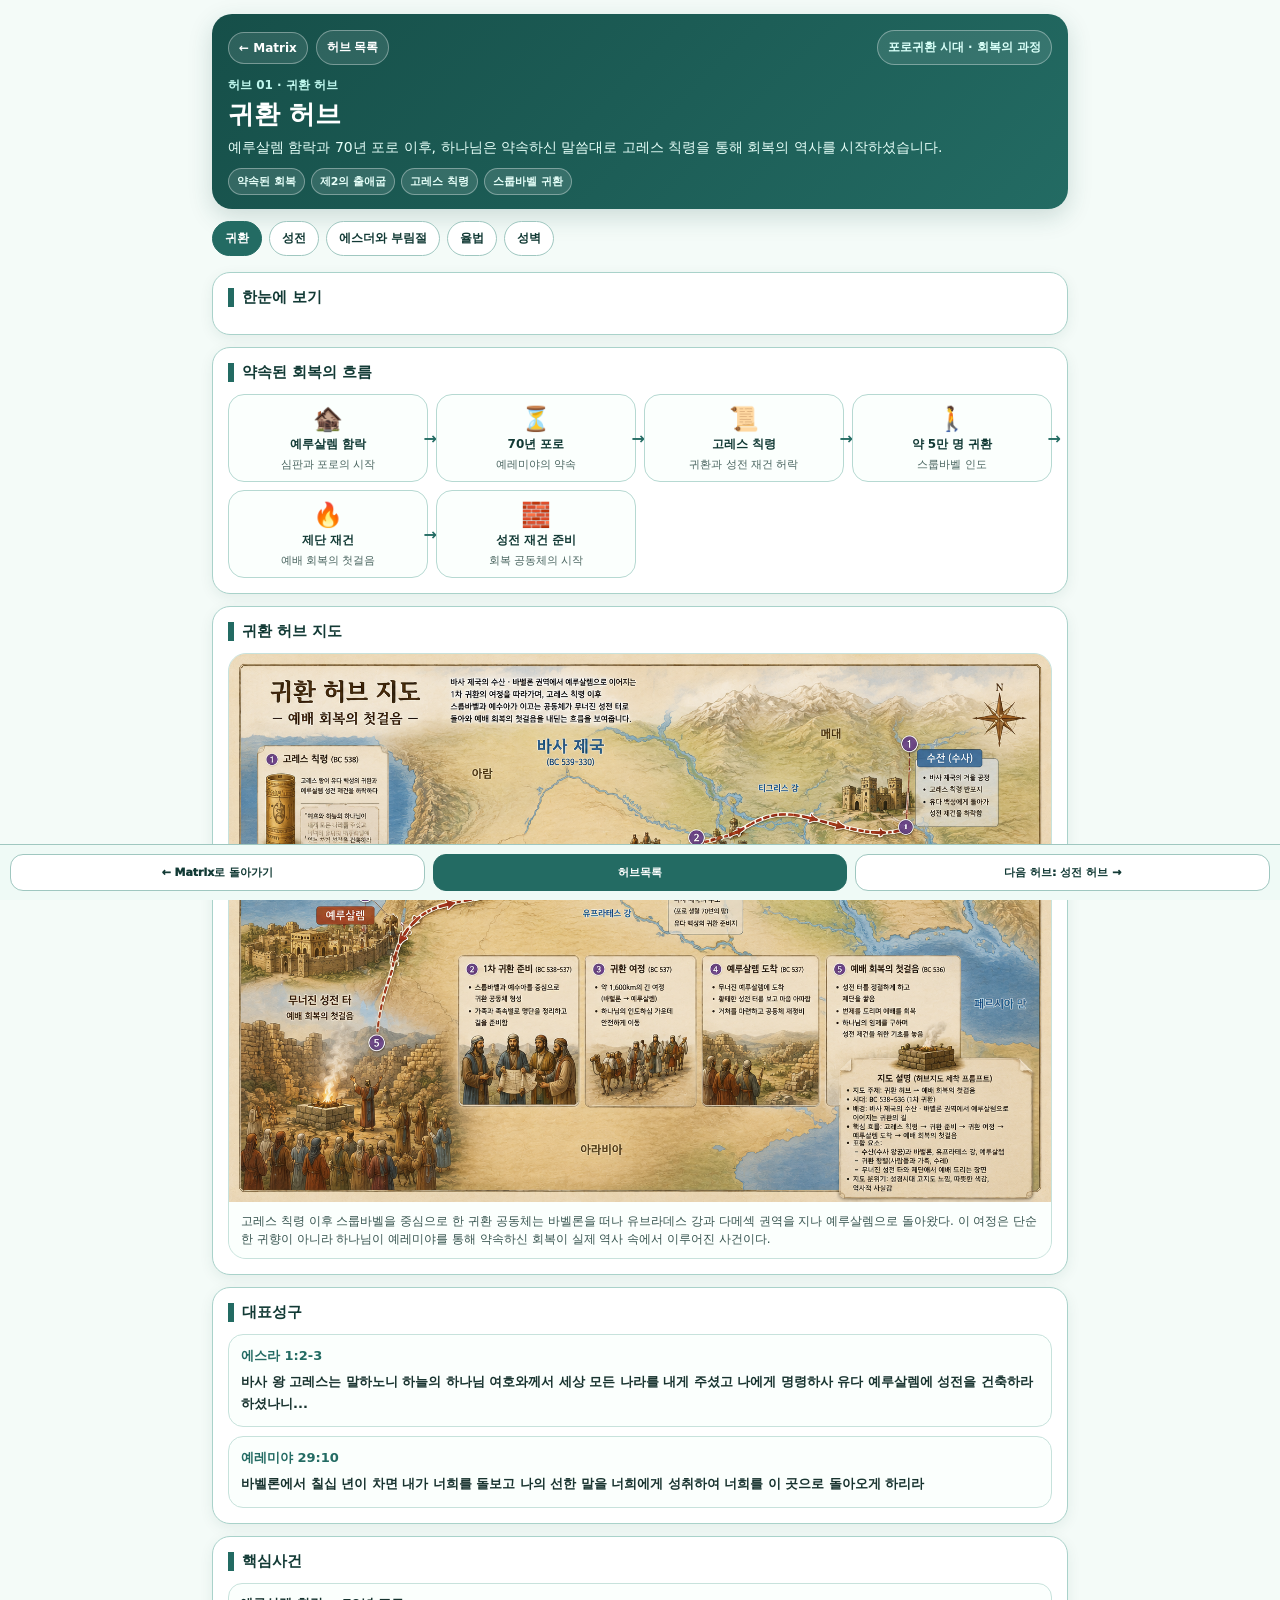
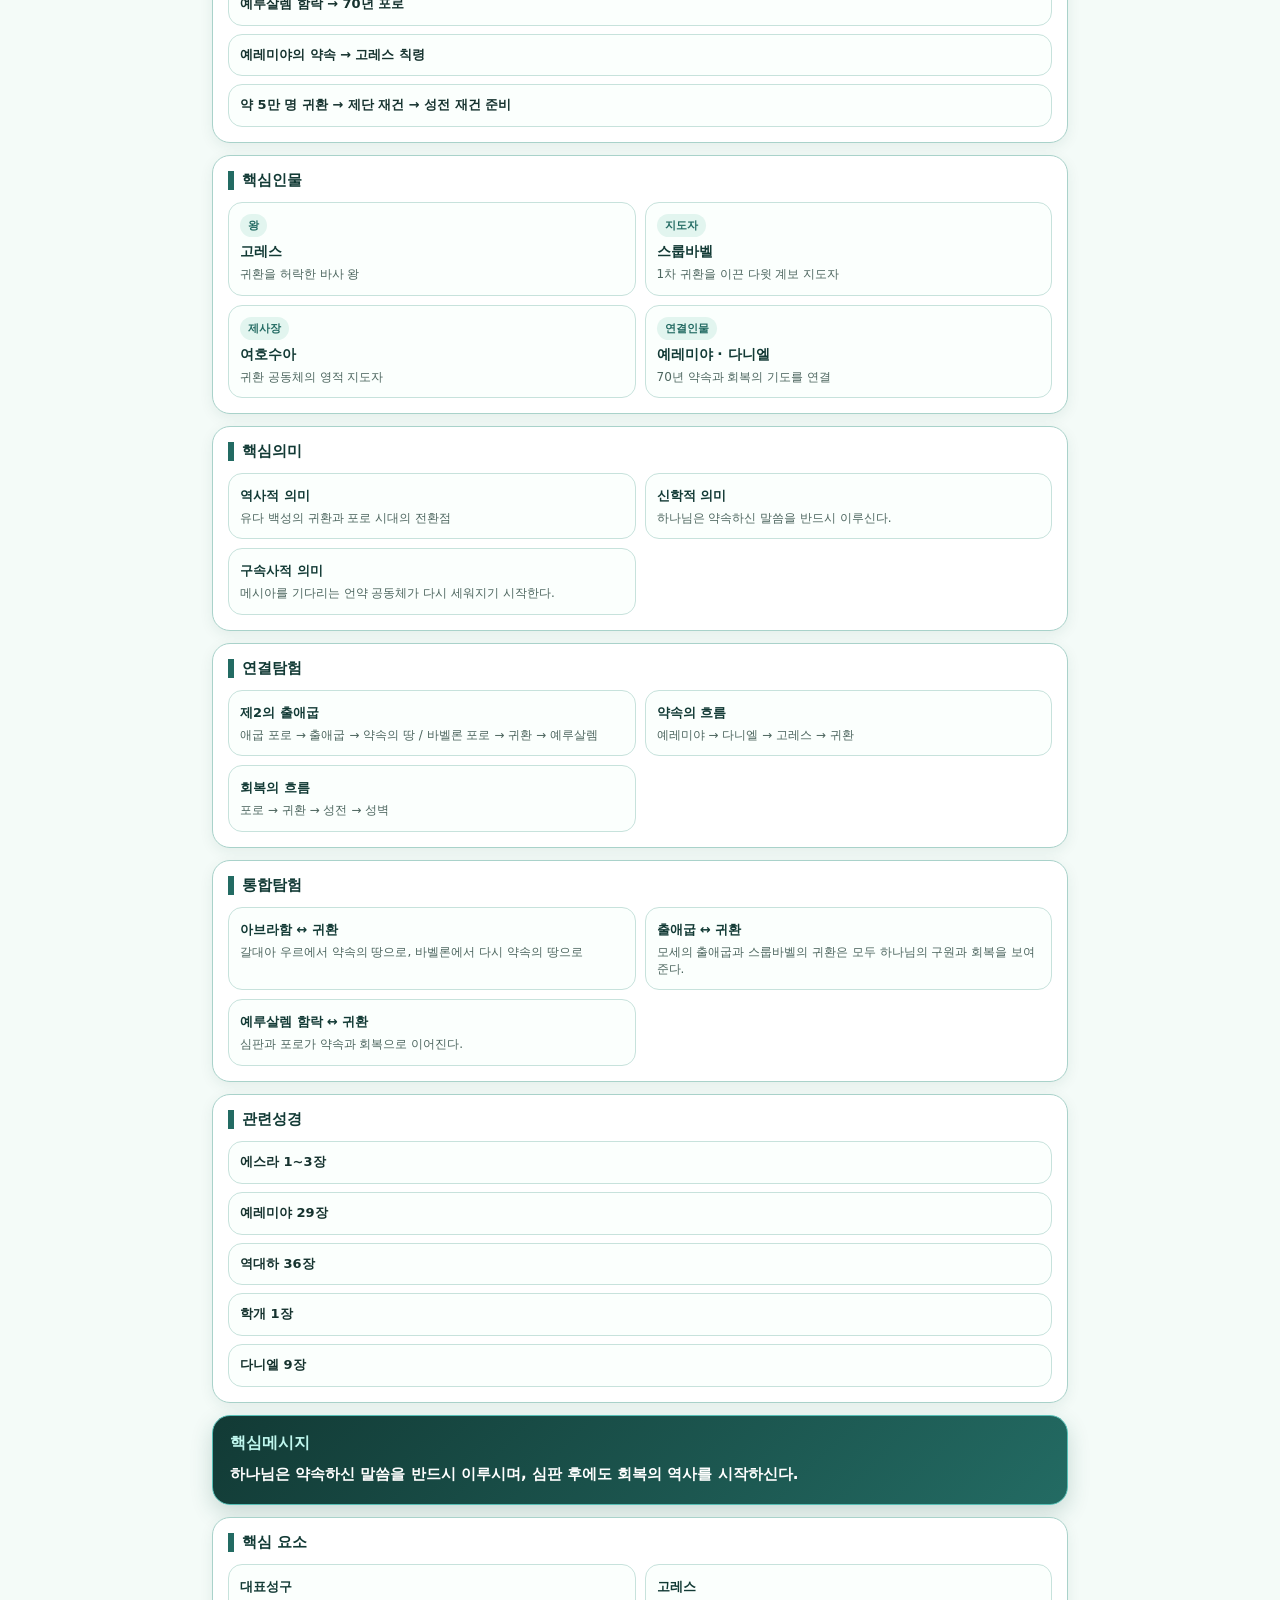
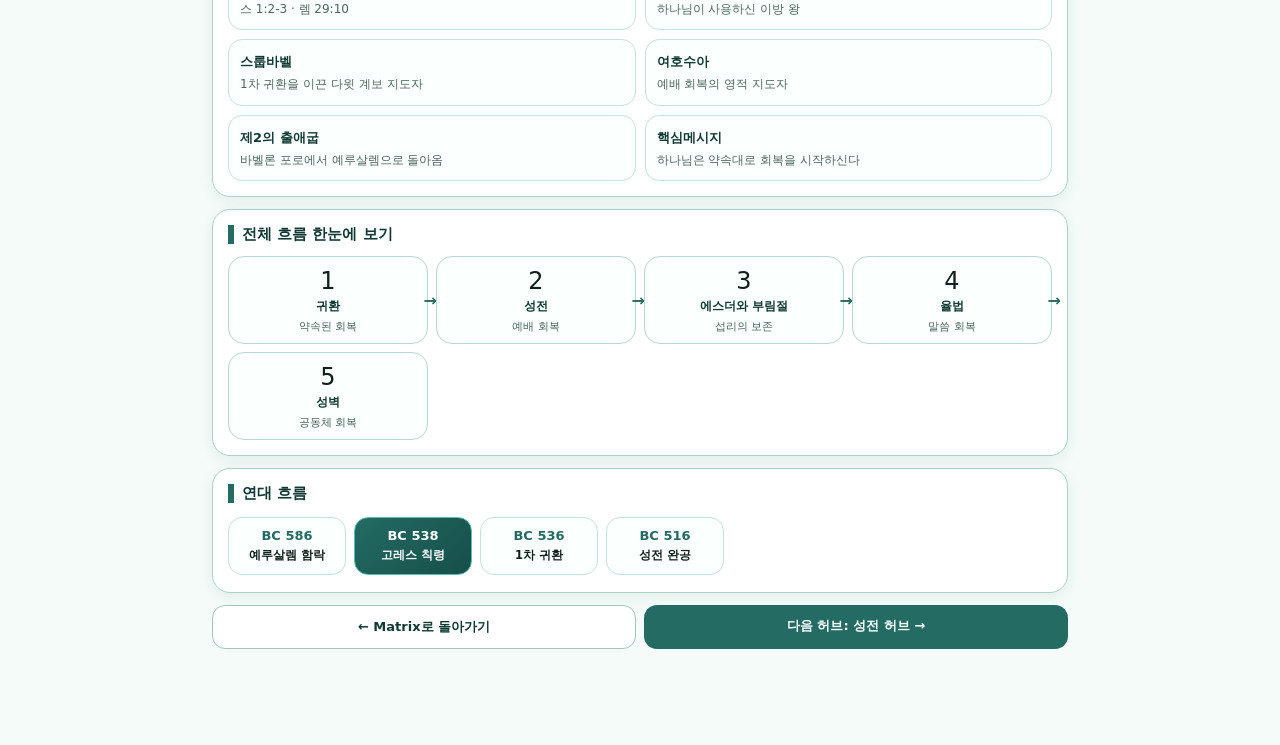
==== hubs/index.html @ aae5095c "Add files via upload" ====
<!DOCTYPE html>
<html lang="ko">
<head>
<meta charset="UTF-8">
<meta name="viewport" content="width=device-width, initial-scale=1.0, viewport-fit=cover">
<title>포로귀환 5허브</title>
<link rel="manifest" href="manifest.json">
<meta name="theme-color" content="#236B63">
<style>
*{box-sizing:border-box}html,body{margin:0;padding:0;font-family:system-ui,-apple-system,BlinkMacSystemFont,"Segoe UI",sans-serif;background:#f4fbf8;color:#10201d}body{min-height:100vh}.app{max-width:880px;margin:0 auto;padding:14px 12px 96px}.top{background:linear-gradient(135deg,#164f49,#236B63);color:#fff;border-radius:20px;padding:16px 16px 14px;box-shadow:0 8px 24px rgba(20,80,70,.18)}.topbar{display:flex;gap:8px;align-items:center;margin-bottom:12px;flex-wrap:wrap}.backBtn,.pill,.listBtn{border:1px solid rgba(255,255,255,.35);background:rgba(255,255,255,.1);color:#fff;border-radius:999px;padding:8px 10px;font-size:12px;font-weight:900;text-decoration:none}.listBtn{cursor:pointer}.pill{margin-left:auto;color:#d8fff8}.kicker{font-size:12px;font-weight:900;color:#bff7ee;margin-bottom:6px}.top h1{margin:0;font-size:26px;line-height:1.12}.top p{margin:8px 0 0;color:#e6fff9;font-size:14px;line-height:1.5}.tags{display:flex;gap:6px;flex-wrap:wrap;margin-top:10px}.tags span{border:1px solid rgba(255,255,255,.35);background:rgba(255,255,255,.12);color:#e6fff9;border-radius:999px;padding:5px 8px;font-size:11px;font-weight:900}.tabs{display:flex;gap:7px;overflow-x:auto;padding:12px 0 4px}.tab{flex:0 0 auto;border:1px solid #9fc7c0;background:#fff;color:#123a35;border-radius:999px;padding:8px 12px;font-size:12px;font-weight:900;text-decoration:none}.tab.active{background:#236B63;color:#fff;border-color:#236B63}.card{background:#fff;border:1px solid #a9d2ca;border-radius:18px;padding:15px;margin:12px 0;box-shadow:0 4px 14px rgba(20,80,70,.08)}.sectionTitle{font-size:15px;font-weight:900;color:#123a35;border-left:6px solid #236B63;padding-left:8px;margin:0 0 12px}.summaryGrid{display:grid;grid-template-columns:repeat(2,minmax(0,1fr));gap:9px}.mini{border:1px solid #c7e2dc;background:#fbfffd;border-radius:14px;padding:11px}.mini b{display:block;font-size:12px;color:#236B63;margin-bottom:4px}.mini span{display:block;font-size:13px;font-weight:900;line-height:1.35;color:#152f2b}.flow{display:grid;grid-template-columns:repeat(4,minmax(0,1fr));gap:8px}.node{min-height:86px;border:1px solid #b6d9d2;background:#fbfffd;border-radius:16px;padding:10px 8px;text-align:center;position:relative}.node:not(:last-child)::after{content:"→";position:absolute;right:-10px;top:34px;color:#236B63;font-weight:900}.ico{font-size:24px}.node b{display:block;font-size:12px;color:#123a35;margin-top:3px}.node small{display:block;font-size:10.5px;color:#49645f;margin-top:4px;line-height:1.35}.mapWrap{border:1px solid #c7e2dc;border-radius:18px;overflow:hidden;background:#e9f6f3}.mapWrap img{display:block;width:100%;height:auto;background:#e9f6f3}.caption{padding:10px 12px;font-size:12px;line-height:1.5;color:#385550;background:#fbfffd}.infoGrid{display:grid;grid-template-columns:repeat(2,minmax(0,1fr));gap:9px}.info{border:1px solid #c7e2dc;background:#fbfffd;border-radius:14px;padding:11px}.info b{font-size:13px;color:#123a35}.info p{font-size:12px;line-height:1.45;margin:5px 0 0;color:#4d665f}.timeline{display:flex;gap:8px;overflow-x:auto;padding:2px 0}.t{flex:0 0 118px;border:1px solid #c7e2dc;background:#fbfffd;border-radius:14px;padding:10px;text-align:center}.t strong{display:block;color:#236B63;font-size:13px}.t span{display:block;margin-top:5px;font-size:11.5px;line-height:1.35;font-weight:800}.t.active{background:linear-gradient(135deg,#236B63,#164f49);color:#fff;border-color:#57BFB6}.t.active strong,.t.active span{color:#fff}.note{background:linear-gradient(135deg,#effffb,#dff5ef);border:1px solid #9fc7c0;border-radius:16px;padding:13px;font-size:13px;line-height:1.6;font-weight:700;color:#16332f}.verseCard{display:grid;gap:9px}.verse{background:#fbfffd;border:1px solid #c7e2dc;border-radius:15px;padding:12px}.verse b{display:block;color:#236B63;font-size:13px;margin-bottom:6px}.verse p{margin:0;font-size:13px;line-height:1.65;font-weight:750;color:#18332f}.listFlow{display:grid;gap:8px}.listFlow .step{background:#fbfffd;border:1px solid #c7e2dc;border-radius:14px;padding:11px;font-size:13px;font-weight:850;color:#16332f;line-height:1.45}.peopleGrid{display:grid;grid-template-columns:repeat(2,minmax(0,1fr));gap:9px}.person{background:#fbfffd;border:1px solid #c7e2dc;border-radius:14px;padding:11px}.person .role{display:inline-block;background:#e2f5ef;color:#236B63;border-radius:999px;padding:4px 8px;font-size:11px;font-weight:950;margin-bottom:6px}.person b{display:block;font-size:14px;color:#123a35}.person p{font-size:12px;color:#4d665f;line-height:1.45;margin:5px 0 0}.messageBox{background:linear-gradient(135deg,#123a35,#236B63);color:#fff;border-radius:18px;padding:17px;border:1px solid #57BFB6;box-shadow:0 8px 22px rgba(20,80,70,.2)}.messageBox b{display:block;color:#bff7ee;margin-bottom:8px}.messageBox p{margin:0;font-size:15px;line-height:1.65;font-weight:900}.actions{display:grid;grid-template-columns:1fr 1fr;gap:8px;margin-top:12px}.action{display:block;text-align:center;text-decoration:none;border-radius:13px;padding:12px;font-size:13px;font-weight:900}.primary{background:#236B63;color:#fff}.secondary{background:#fff;border:1px solid #9fc7c0;color:#123a35}.drawer{position:fixed;inset:0;background:rgba(0,0,0,.42);display:none;align-items:center;justify-content:center;z-index:1000;padding:18px}.drawer.show{display:flex}.drawerCard{width:min(430px,100%);background:#fbfffd;border:1px solid #9fc7c0;border-radius:18px;padding:15px;box-shadow:0 10px 30px rgba(0,0,0,.24)}.drawerHead{display:flex;align-items:center;justify-content:space-between;margin-bottom:10px}.drawerHead b{font-size:18px;color:#123a35}.drawerClose{border:0;background:#236B63;color:white;border-radius:10px;padding:8px 10px;font-weight:900}.hubList{display:grid;gap:8px}.hubItem{display:block;text-decoration:none;border:1px solid #c7e2dc;background:#fff;border-radius:14px;padding:12px;color:#123a35}.hubItem b{display:block;font-size:14px}.hubItem span{display:block;margin-top:4px;font-size:12px;color:#536e68;line-height:1.35}.hubItem.active{background:linear-gradient(135deg,#236B63,#164f49);color:#fff;border-color:#57BFB6}.hubItem.active span{color:#e6fff9}.bottom{position:fixed;left:0;right:0;bottom:0;background:#effaf6;border-top:1px solid #9fc7c0;display:flex;gap:8px;padding:9px 10px;z-index:60}.bottom a,.bottom button{flex:1;text-align:center;text-decoration:none;border:1px solid #9fc7c0;background:#fff;border-radius:13px;padding:10px 4px;font-size:11px;font-weight:950;color:#123a35}.bottom .main{background:#236B63;color:#fff;border-color:#236B63}@media(max-width:560px){.summaryGrid,.infoGrid,.peopleGrid{grid-template-columns:1fr}.flow{grid-template-columns:repeat(2,minmax(0,1fr))}.node:nth-child(2)::after,.node:nth-child(4)::after{display:none}.top h1{font-size:24px}.pill{margin-left:0}.actions{grid-template-columns:1fr}}
</style>
</head>
<body>
<div class="app">
  <section class="top">
    <div class="topbar"><a class="backBtn" href="../index.html">← Matrix</a><button class="listBtn" id="hubListBtn" type="button">허브 목록</button><span class="pill">포로귀환 시대 · 회복의 과정</span></div>
    <div class="kicker" id="kicker"></div>
    <h1 id="title"></h1>
    <p id="subtitle"></p>
    <div class="tags" id="tags"></div>
  </section>
  <nav class="tabs" id="tabs"></nav>
  <main id="content"></main>
</div>
<nav class="bottom"><a id="prevBottom" href="#">이전</a><button class="main" id="hubBottom" type="button">허브목록</button><a id="nextBottom" href="#">다음</a></nav>
<div class="drawer" id="drawer"><div class="drawerCard"><div class="drawerHead"><b>포로귀환 허브 목록</b><button class="drawerClose" id="drawerClose">닫기</button></div><div class="hubList" id="hubList"></div></div></div>
<script>
let HUBS=[];let slug=new URLSearchParams(location.search).get('hub');
const $=id=>document.getElementById(id);
function esc(s){return String(s??'')}
function hrefFor(h,dir){if(!h)return '../index.html';if(dir==='prev'){return h.prev?`?hub=${h.prev}`:'../index.html'}if(dir==='next'){return h.next?`?hub=${h.next}`:(h.nextUrl||'../index.html')}return '#'}
function labelFor(h,dir){if(dir==='prev')return h.prevLabel||'← 이전 허브';return h.nextLabel||'다음 허브 →'}
function nodes(items){return (items||[]).map(i=>`<div class="node"><div class="ico">${esc(i.icon)}</div><b>${esc(i.title)}</b><small>${esc(i.text)}</small></div>`).join('')}
function renderCards(title,items,cls='infoGrid'){if(!items||!items.length)return '';return `<section class="card"><h2 class="sectionTitle">${title}</h2><div class="${cls}">${items.map(x=>`<div class="info"><b>${esc(x.title||x[0])}</b><p>${esc(x.text||x[1]||'')}</p></div>`).join('')}</div></section>`}
function renderList(title,items){if(!items||!items.length)return '';return `<section class="card"><h2 class="sectionTitle">${title}</h2><div class="listFlow">${items.map(x=>`<div class="step">${esc(x)}</div>`).join('')}</div></section>`}
function renderVerse(items){if(!items||!items.length)return '';return `<section class="card"><h2 class="sectionTitle">대표성구</h2><div class="verseCard">${items.map(v=>`<div class="verse"><b>${esc(v.ref)}</b><p>${esc(v.text)}</p></div>`).join('')}</div></section>`}
function renderPeople(items){if(!items||!items.length)return '';return `<section class="card"><h2 class="sectionTitle">핵심인물</h2><div class="peopleGrid">${items.map(p=>`<div class="person"><span class="role">${esc(p.role)}</span><b>${esc(p.name)}</b><p>${esc(p.text)}</p></div>`).join('')}</div></section>`}
function renderBible(items){if(!items||!items.length)return '';return `<section class="card"><h2 class="sectionTitle">관련성경</h2><div class="listFlow">${items.map(x=>`<div class="step">${esc(x)}</div>`).join('')}</div></section>`}
function renderMessage(msg){if(!msg)return '';return `<section class="messageBox"><b>핵심메시지</b><p>${esc(msg)}</p></section>`}
function renderTabs(){ $('tabs').innerHTML=HUBS.map(h=>`<a class="tab ${h.slug===slug?'active':''}" href="?hub=${h.slug}">${esc(h.title.replace(' 허브',''))}</a>`).join('') }
function renderHubList(){ $('hubList').innerHTML=HUBS.map((h,i)=>`<a class="hubItem ${h.slug===slug?'active':''}" href="?hub=${h.slug}"><b>${i+1}. ${esc(h.title)}</b><span>${esc(h.year)} · ${esc(h.short)}</span></a>`).join('') }
function renderHeader(h){$('kicker').textContent=h.kicker||h.order||'';$('title').textContent=h.heroTitle||h.title;$('subtitle').textContent=h.heroText||h.subtitle||'';$('tags').innerHTML=(h.tags||[]).map(t=>`<span>${esc(t)}</span>`).join('')}
function renderHub(h){return `
<section class="card"><h2 class="sectionTitle">한눈에 보기</h2><div class="summaryGrid">${(h.summary||[]).map(x=>`<div class="mini"><b>${esc(x[0])}</b><span>${esc(x[1])}</span></div>`).join('')}</div></section>
<section class="card"><h2 class="sectionTitle">${esc(h.mainFlowTitle||'핵심 흐름')}</h2><div class="flow">${nodes(h.mainFlow||h.flow||[])}</div></section>
<section class="card"><h2 class="sectionTitle">${esc(h.mapTitle||'허브지도')}</h2><div class="mapWrap"><img src="${esc(h.map)}" alt="${esc(h.mapTitle||'허브 지도')}"><div class="caption">${esc(h.mapCaption)}</div></div></section>
${renderVerse(h.verse)}
${renderList('핵심사건',h.events)}
${renderPeople(h.people)}
${renderCards('핵심의미',h.meaning)}
${renderCards('연결탐험',h.connections)}
${renderCards('통합탐험',h.integration)}
${renderBible(h.bible)}
${renderMessage(h.message)}
${renderCards('핵심 요소',h.keyItems)}
<section class="card"><h2 class="sectionTitle">전체 흐름 한눈에 보기</h2><div class="flow">${nodes(h.overviewFlow||[])}</div></section>
<section class="card"><h2 class="sectionTitle">연대 흐름</h2><div class="timeline">${(h.timeline||[]).map(x=>`<div class="t ${x.active||x[2]?'active':''}"><strong>${esc(x.year||x[0])}</strong><span>${esc(x.label||x[1])}</span></div>`).join('')}</div></section>
${h.note?`<div class="note">${esc(h.note)}</div>`:''}
<div class="actions"><a class="action secondary" href="${hrefFor(h,'prev')}">${labelFor(h,'prev')}</a><a class="action primary" href="${hrefFor(h,'next')}">${labelFor(h,'next')}</a></div>`}
function render(){const h=HUBS.find(x=>x.slug===slug)||HUBS[0];slug=h.slug;renderTabs();renderHeader(h);renderHubList();$('content').innerHTML=renderHub(h);$('prevBottom').href=hrefFor(h,'prev');$('prevBottom').textContent=labelFor(h,'prev');$('nextBottom').href=hrefFor(h,'next');$('nextBottom').textContent=labelFor(h,'next')}
async function init(){const res=await fetch('data/hubs.json?v=return95-standard-v2');const data=await res.json();HUBS=data.hubs||[];slug=slug||data.defaultHub||(HUBS[0]&&HUBS[0].slug);render()}
$('hubListBtn').onclick=()=>$('drawer').classList.add('show');$('hubBottom').onclick=()=>$('drawer').classList.add('show');$('drawerClose').onclick=()=>$('drawer').classList.remove('show');$('drawer').onclick=e=>{if(e.target.id==='drawer')$('drawer').classList.remove('show')};
if('serviceWorker'in navigator){navigator.serviceWorker.register('./sw.js').catch(()=>{})}
init();
</script>
</body>
</html>
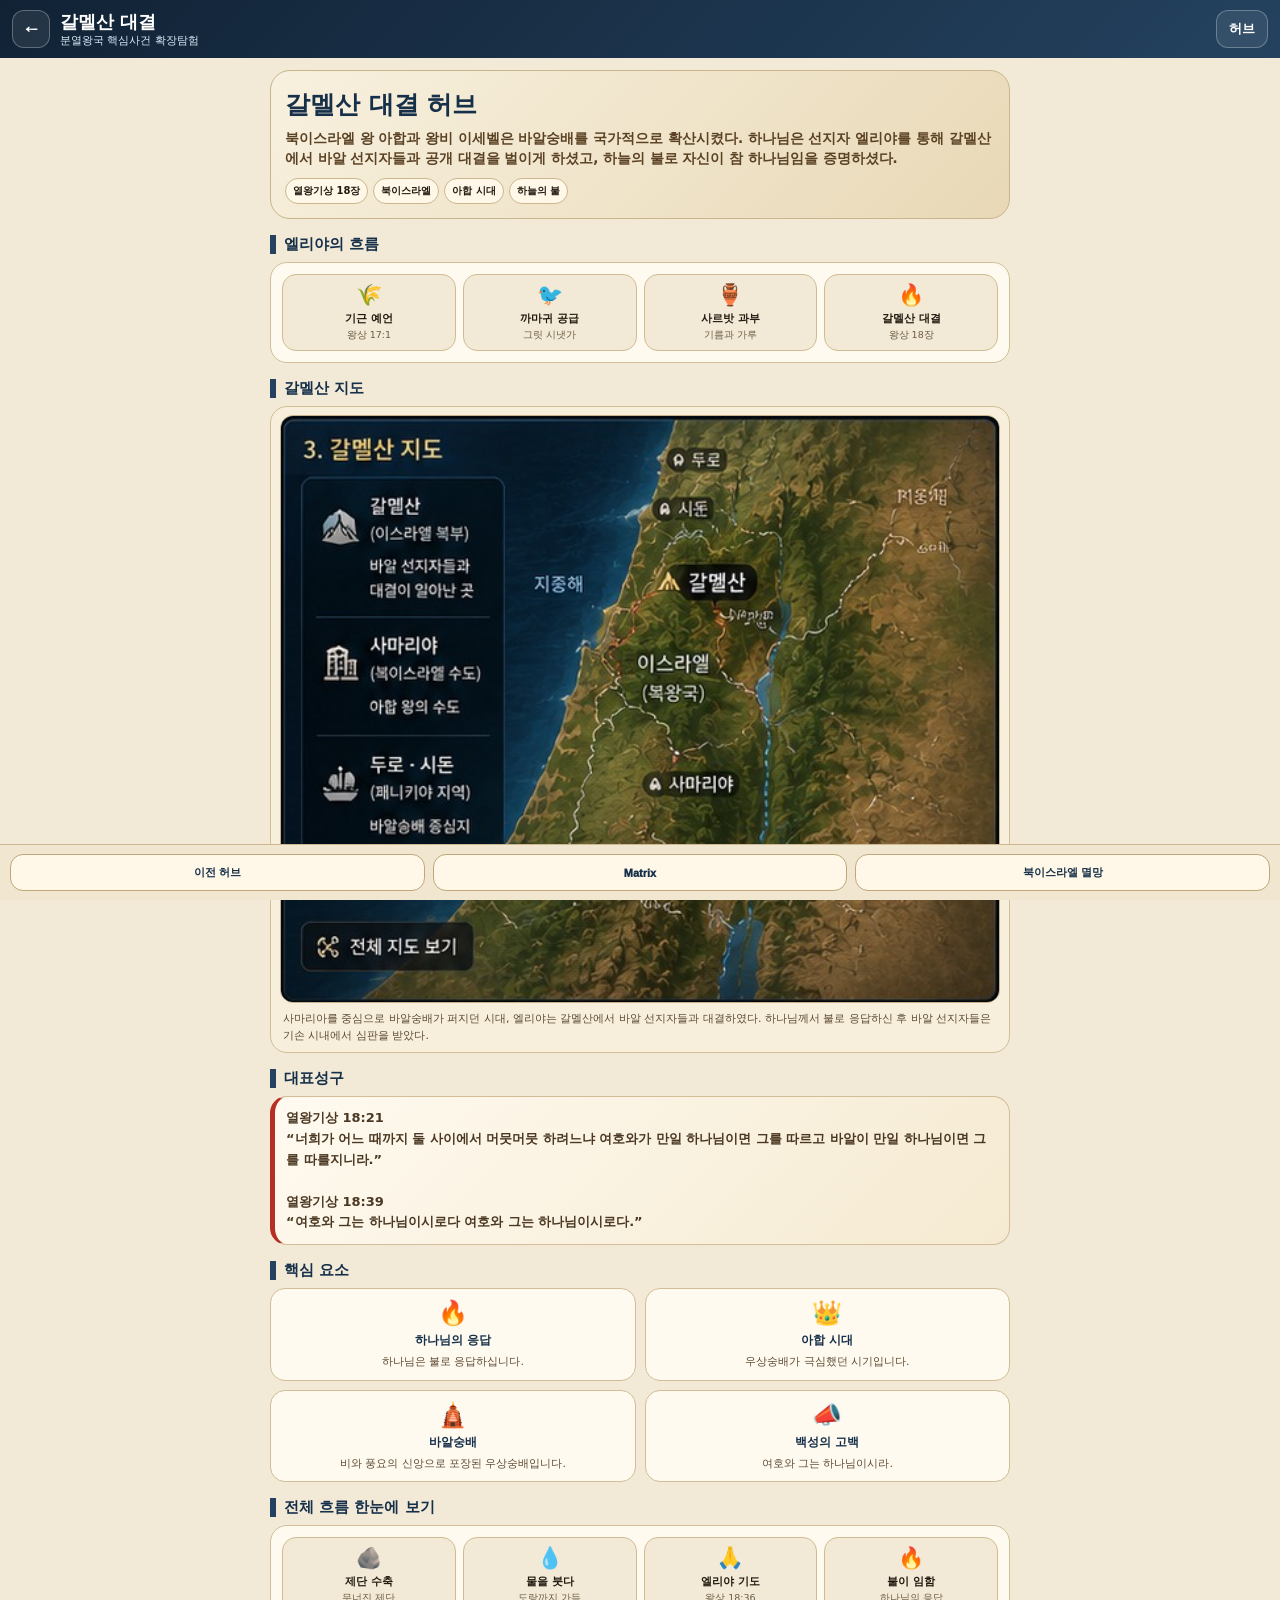
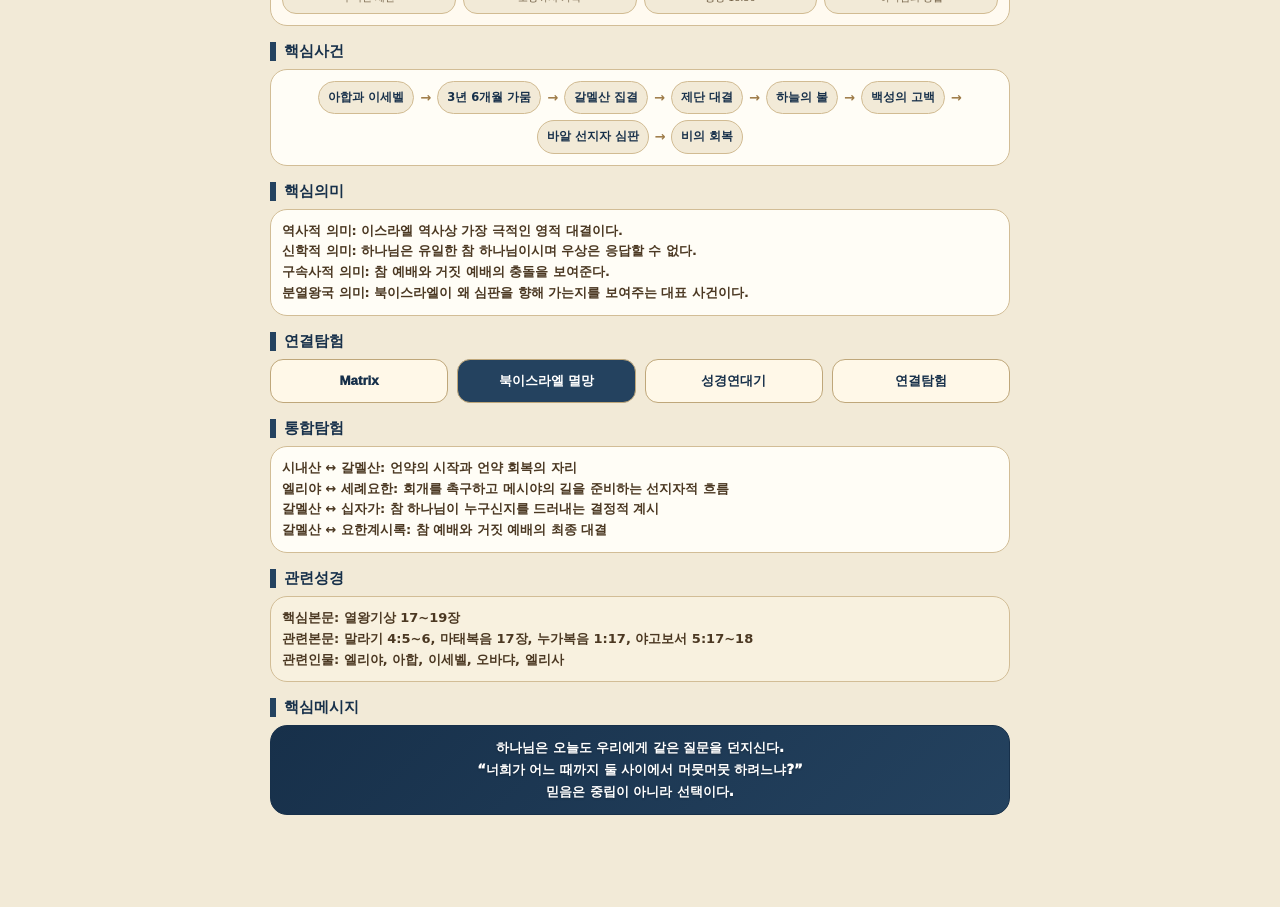
==== commit e07129c1: "Add files via upload" ====
--- a/hubs/index.html
+++ b/hubs/index.html
@@ -1,67 +1,97 @@
 <!DOCTYPE html>
 <html lang="ko">
 <head>
-<meta charset="UTF-8">
-<meta name="viewport" content="width=device-width, initial-scale=1.0, viewport-fit=cover">
-<title>포로귀환 5허브</title>
-<link rel="manifest" href="manifest.json">
-<meta name="theme-color" content="#236B63">
-<style>
-*{box-sizing:border-box}html,body{margin:0;padding:0;font-family:system-ui,-apple-system,BlinkMacSystemFont,"Segoe UI",sans-serif;background:#f4fbf8;color:#10201d}body{min-height:100vh}.app{max-width:880px;margin:0 auto;padding:14px 12px 96px}.top{background:linear-gradient(135deg,#164f49,#236B63);color:#fff;border-radius:20px;padding:16px 16px 14px;box-shadow:0 8px 24px rgba(20,80,70,.18)}.topbar{display:flex;gap:8px;align-items:center;margin-bottom:12px;flex-wrap:wrap}.backBtn,.pill,.listBtn{border:1px solid rgba(255,255,255,.35);background:rgba(255,255,255,.1);color:#fff;border-radius:999px;padding:8px 10px;font-size:12px;font-weight:900;text-decoration:none}.listBtn{cursor:pointer}.pill{margin-left:auto;color:#d8fff8}.kicker{font-size:12px;font-weight:900;color:#bff7ee;margin-bottom:6px}.top h1{margin:0;font-size:26px;line-height:1.12}.top p{margin:8px 0 0;color:#e6fff9;font-size:14px;line-height:1.5}.tags{display:flex;gap:6px;flex-wrap:wrap;margin-top:10px}.tags span{border:1px solid rgba(255,255,255,.35);background:rgba(255,255,255,.12);color:#e6fff9;border-radius:999px;padding:5px 8px;font-size:11px;font-weight:900}.tabs{display:flex;gap:7px;overflow-x:auto;padding:12px 0 4px}.tab{flex:0 0 auto;border:1px solid #9fc7c0;background:#fff;color:#123a35;border-radius:999px;padding:8px 12px;font-size:12px;font-weight:900;text-decoration:none}.tab.active{background:#236B63;color:#fff;border-color:#236B63}.card{background:#fff;border:1px solid #a9d2ca;border-radius:18px;padding:15px;margin:12px 0;box-shadow:0 4px 14px rgba(20,80,70,.08)}.sectionTitle{font-size:15px;font-weight:900;color:#123a35;border-left:6px solid #236B63;padding-left:8px;margin:0 0 12px}.summaryGrid{display:grid;grid-template-columns:repeat(2,minmax(0,1fr));gap:9px}.mini{border:1px solid #c7e2dc;background:#fbfffd;border-radius:14px;padding:11px}.mini b{display:block;font-size:12px;color:#236B63;margin-bottom:4px}.mini span{display:block;font-size:13px;font-weight:900;line-height:1.35;color:#152f2b}.flow{display:grid;grid-template-columns:repeat(4,minmax(0,1fr));gap:8px}.node{min-height:86px;border:1px solid #b6d9d2;background:#fbfffd;border-radius:16px;padding:10px 8px;text-align:center;position:relative}.node:not(:last-child)::after{content:"→";position:absolute;right:-10px;top:34px;color:#236B63;font-weight:900}.ico{font-size:24px}.node b{display:block;font-size:12px;color:#123a35;margin-top:3px}.node small{display:block;font-size:10.5px;color:#49645f;margin-top:4px;line-height:1.35}.mapWrap{border:1px solid #c7e2dc;border-radius:18px;overflow:hidden;background:#e9f6f3}.mapWrap img{display:block;width:100%;height:auto;background:#e9f6f3}.caption{padding:10px 12px;font-size:12px;line-height:1.5;color:#385550;background:#fbfffd}.infoGrid{display:grid;grid-template-columns:repeat(2,minmax(0,1fr));gap:9px}.info{border:1px solid #c7e2dc;background:#fbfffd;border-radius:14px;padding:11px}.info b{font-size:13px;color:#123a35}.info p{font-size:12px;line-height:1.45;margin:5px 0 0;color:#4d665f}.timeline{display:flex;gap:8px;overflow-x:auto;padding:2px 0}.t{flex:0 0 118px;border:1px solid #c7e2dc;background:#fbfffd;border-radius:14px;padding:10px;text-align:center}.t strong{display:block;color:#236B63;font-size:13px}.t span{display:block;margin-top:5px;font-size:11.5px;line-height:1.35;font-weight:800}.t.active{background:linear-gradient(135deg,#236B63,#164f49);color:#fff;border-color:#57BFB6}.t.active strong,.t.active span{color:#fff}.note{background:linear-gradient(135deg,#effffb,#dff5ef);border:1px solid #9fc7c0;border-radius:16px;padding:13px;font-size:13px;line-height:1.6;font-weight:700;color:#16332f}.verseCard{display:grid;gap:9px}.verse{background:#fbfffd;border:1px solid #c7e2dc;border-radius:15px;padding:12px}.verse b{display:block;color:#236B63;font-size:13px;margin-bottom:6px}.verse p{margin:0;font-size:13px;line-height:1.65;font-weight:750;color:#18332f}.listFlow{display:grid;gap:8px}.listFlow .step{background:#fbfffd;border:1px solid #c7e2dc;border-radius:14px;padding:11px;font-size:13px;font-weight:850;color:#16332f;line-height:1.45}.peopleGrid{display:grid;grid-template-columns:repeat(2,minmax(0,1fr));gap:9px}.person{background:#fbfffd;border:1px solid #c7e2dc;border-radius:14px;padding:11px}.person .role{display:inline-block;background:#e2f5ef;color:#236B63;border-radius:999px;padding:4px 8px;font-size:11px;font-weight:950;margin-bottom:6px}.person b{display:block;font-size:14px;color:#123a35}.person p{font-size:12px;color:#4d665f;line-height:1.45;margin:5px 0 0}.messageBox{background:linear-gradient(135deg,#123a35,#236B63);color:#fff;border-radius:18px;padding:17px;border:1px solid #57BFB6;box-shadow:0 8px 22px rgba(20,80,70,.2)}.messageBox b{display:block;color:#bff7ee;margin-bottom:8px}.messageBox p{margin:0;font-size:15px;line-height:1.65;font-weight:900}.actions{display:grid;grid-template-columns:1fr 1fr;gap:8px;margin-top:12px}.action{display:block;text-align:center;text-decoration:none;border-radius:13px;padding:12px;font-size:13px;font-weight:900}.primary{background:#236B63;color:#fff}.secondary{background:#fff;border:1px solid #9fc7c0;color:#123a35}.drawer{position:fixed;inset:0;background:rgba(0,0,0,.42);display:none;align-items:center;justify-content:center;z-index:1000;padding:18px}.drawer.show{display:flex}.drawerCard{width:min(430px,100%);background:#fbfffd;border:1px solid #9fc7c0;border-radius:18px;padding:15px;box-shadow:0 10px 30px rgba(0,0,0,.24)}.drawerHead{display:flex;align-items:center;justify-content:space-between;margin-bottom:10px}.drawerHead b{font-size:18px;color:#123a35}.drawerClose{border:0;background:#236B63;color:white;border-radius:10px;padding:8px 10px;font-weight:900}.hubList{display:grid;gap:8px}.hubItem{display:block;text-decoration:none;border:1px solid #c7e2dc;background:#fff;border-radius:14px;padding:12px;color:#123a35}.hubItem b{display:block;font-size:14px}.hubItem span{display:block;margin-top:4px;font-size:12px;color:#536e68;line-height:1.35}.hubItem.active{background:linear-gradient(135deg,#236B63,#164f49);color:#fff;border-color:#57BFB6}.hubItem.active span{color:#e6fff9}.bottom{position:fixed;left:0;right:0;bottom:0;background:#effaf6;border-top:1px solid #9fc7c0;display:flex;gap:8px;padding:9px 10px;z-index:60}.bottom a,.bottom button{flex:1;text-align:center;text-decoration:none;border:1px solid #9fc7c0;background:#fff;border-radius:13px;padding:10px 4px;font-size:11px;font-weight:950;color:#123a35}.bottom .main{background:#236B63;color:#fff;border-color:#236B63}@media(max-width:560px){.summaryGrid,.infoGrid,.peopleGrid{grid-template-columns:1fr}.flow{grid-template-columns:repeat(2,minmax(0,1fr))}.node:nth-child(2)::after,.node:nth-child(4)::after{display:none}.top h1{font-size:24px}.pill{margin-left:0}.actions{grid-template-columns:1fr}}
-</style>
+  <meta charset="UTF-8">
+  <meta name="viewport" content="width=device-width,initial-scale=1.0,viewport-fit=cover">
+  <title>CEN 분열왕국 5허브</title>
+  <link rel="manifest" href="manifest.json">
+  <meta name="theme-color" content="#17304a">
+  <link rel="stylesheet" href="css/style.css">
 </head>
 <body>
-<div class="app">
-  <section class="top">
-    <div class="topbar"><a class="backBtn" href="../index.html">← Matrix</a><button class="listBtn" id="hubListBtn" type="button">허브 목록</button><span class="pill">포로귀환 시대 · 회복의 과정</span></div>
-    <div class="kicker" id="kicker"></div>
-    <h1 id="title"></h1>
-    <p id="subtitle"></p>
-    <div class="tags" id="tags"></div>
-  </section>
-  <nav class="tabs" id="tabs"></nav>
-  <main id="content"></main>
-</div>
-<nav class="bottom"><a id="prevBottom" href="#">이전</a><button class="main" id="hubBottom" type="button">허브목록</button><a id="nextBottom" href="#">다음</a></nav>
-<div class="drawer" id="drawer"><div class="drawerCard"><div class="drawerHead"><b>포로귀환 허브 목록</b><button class="drawerClose" id="drawerClose">닫기</button></div><div class="hubList" id="hubList"></div></div></div>
-<script>
-let HUBS=[];let slug=new URLSearchParams(location.search).get('hub');
-const $=id=>document.getElementById(id);
-function esc(s){return String(s??'')}
-function hrefFor(h,dir){if(!h)return '../index.html';if(dir==='prev'){return h.prev?`?hub=${h.prev}`:'../index.html'}if(dir==='next'){return h.next?`?hub=${h.next}`:(h.nextUrl||'../index.html')}return '#'}
-function labelFor(h,dir){if(dir==='prev')return h.prevLabel||'← 이전 허브';return h.nextLabel||'다음 허브 →'}
-function nodes(items){return (items||[]).map(i=>`<div class="node"><div class="ico">${esc(i.icon)}</div><b>${esc(i.title)}</b><small>${esc(i.text)}</small></div>`).join('')}
-function renderCards(title,items,cls='infoGrid'){if(!items||!items.length)return '';return `<section class="card"><h2 class="sectionTitle">${title}</h2><div class="${cls}">${items.map(x=>`<div class="info"><b>${esc(x.title||x[0])}</b><p>${esc(x.text||x[1]||'')}</p></div>`).join('')}</div></section>`}
-function renderList(title,items){if(!items||!items.length)return '';return `<section class="card"><h2 class="sectionTitle">${title}</h2><div class="listFlow">${items.map(x=>`<div class="step">${esc(x)}</div>`).join('')}</div></section>`}
-function renderVerse(items){if(!items||!items.length)return '';return `<section class="card"><h2 class="sectionTitle">대표성구</h2><div class="verseCard">${items.map(v=>`<div class="verse"><b>${esc(v.ref)}</b><p>${esc(v.text)}</p></div>`).join('')}</div></section>`}
-function renderPeople(items){if(!items||!items.length)return '';return `<section class="card"><h2 class="sectionTitle">핵심인물</h2><div class="peopleGrid">${items.map(p=>`<div class="person"><span class="role">${esc(p.role)}</span><b>${esc(p.name)}</b><p>${esc(p.text)}</p></div>`).join('')}</div></section>`}
-function renderBible(items){if(!items||!items.length)return '';return `<section class="card"><h2 class="sectionTitle">관련성경</h2><div class="listFlow">${items.map(x=>`<div class="step">${esc(x)}</div>`).join('')}</div></section>`}
-function renderMessage(msg){if(!msg)return '';return `<section class="messageBox"><b>핵심메시지</b><p>${esc(msg)}</p></section>`}
-function renderTabs(){ $('tabs').innerHTML=HUBS.map(h=>`<a class="tab ${h.slug===slug?'active':''}" href="?hub=${h.slug}">${esc(h.title.replace(' 허브',''))}</a>`).join('') }
-function renderHubList(){ $('hubList').innerHTML=HUBS.map((h,i)=>`<a class="hubItem ${h.slug===slug?'active':''}" href="?hub=${h.slug}"><b>${i+1}. ${esc(h.title)}</b><span>${esc(h.year)} · ${esc(h.short)}</span></a>`).join('') }
-function renderHeader(h){$('kicker').textContent=h.kicker||h.order||'';$('title').textContent=h.heroTitle||h.title;$('subtitle').textContent=h.heroText||h.subtitle||'';$('tags').innerHTML=(h.tags||[]).map(t=>`<span>${esc(t)}</span>`).join('')}
-function renderHub(h){return `
-<section class="card"><h2 class="sectionTitle">한눈에 보기</h2><div class="summaryGrid">${(h.summary||[]).map(x=>`<div class="mini"><b>${esc(x[0])}</b><span>${esc(x[1])}</span></div>`).join('')}</div></section>
-<section class="card"><h2 class="sectionTitle">${esc(h.mainFlowTitle||'핵심 흐름')}</h2><div class="flow">${nodes(h.mainFlow||h.flow||[])}</div></section>
-<section class="card"><h2 class="sectionTitle">${esc(h.mapTitle||'허브지도')}</h2><div class="mapWrap"><img src="${esc(h.map)}" alt="${esc(h.mapTitle||'허브 지도')}"><div class="caption">${esc(h.mapCaption)}</div></div></section>
-${renderVerse(h.verse)}
-${renderList('핵심사건',h.events)}
-${renderPeople(h.people)}
-${renderCards('핵심의미',h.meaning)}
-${renderCards('연결탐험',h.connections)}
-${renderCards('통합탐험',h.integration)}
-${renderBible(h.bible)}
-${renderMessage(h.message)}
-${renderCards('핵심 요소',h.keyItems)}
-<section class="card"><h2 class="sectionTitle">전체 흐름 한눈에 보기</h2><div class="flow">${nodes(h.overviewFlow||[])}</div></section>
-<section class="card"><h2 class="sectionTitle">연대 흐름</h2><div class="timeline">${(h.timeline||[]).map(x=>`<div class="t ${x.active||x[2]?'active':''}"><strong>${esc(x.year||x[0])}</strong><span>${esc(x.label||x[1])}</span></div>`).join('')}</div></section>
-${h.note?`<div class="note">${esc(h.note)}</div>`:''}
-<div class="actions"><a class="action secondary" href="${hrefFor(h,'prev')}">${labelFor(h,'prev')}</a><a class="action primary" href="${hrefFor(h,'next')}">${labelFor(h,'next')}</a></div>`}
-function render(){const h=HUBS.find(x=>x.slug===slug)||HUBS[0];slug=h.slug;renderTabs();renderHeader(h);renderHubList();$('content').innerHTML=renderHub(h);$('prevBottom').href=hrefFor(h,'prev');$('prevBottom').textContent=labelFor(h,'prev');$('nextBottom').href=hrefFor(h,'next');$('nextBottom').textContent=labelFor(h,'next')}
-async function init(){const res=await fetch('data/hubs.json?v=return95-standard-v2');const data=await res.json();HUBS=data.hubs||[];slug=slug||data.defaultHub||(HUBS[0]&&HUBS[0].slug);render()}
-$('hubListBtn').onclick=()=>$('drawer').classList.add('show');$('hubBottom').onclick=()=>$('drawer').classList.add('show');$('drawerClose').onclick=()=>$('drawer').classList.remove('show');$('drawer').onclick=e=>{if(e.target.id==='drawer')$('drawer').classList.remove('show')};
-if('serviceWorker'in navigator){navigator.serviceWorker.register('./sw.js').catch(()=>{})}
-init();
-</script>
+  <header class="topbar">
+    <button class="back" id="backBtn">←</button>
+    <div class="titlebox">
+      <b id="appTitle">CEN Hub</b>
+      <span id="appSub">분열왕국 핵심사건 확장탐험</span>
+    </div>
+    <button class="menu" id="hubListBtn">허브</button>
+  </header>
+
+  <main class="wrap">
+    <section class="hero" id="hero"></section>
+
+    <section class="section" id="mainFlowSection">
+      <h2 id="flowTitle">핵심 흐름</h2>
+      <div class="card flow" id="mainFlow"></div>
+    </section>
+
+    <section class="section" id="mapSection">
+      <h2 id="mapTitle">지도</h2>
+      <div class="card mapCard">
+        <img id="mapImg" alt="허브 지도">
+        <p id="mapCaption"></p>
+      </div>
+    </section>
+
+    <section class="section optional" id="verseSection">
+      <h2>대표성구</h2>
+      <div class="card verseCard" id="verse"></div>
+    </section>
+
+    <section class="section" id="keyItemsSection">
+      <h2>핵심 요소</h2>
+      <div class="infoGrid" id="keyItems"></div>
+    </section>
+
+    <section class="section" id="overviewFlowSection">
+      <h2>전체 흐름 한눈에 보기</h2>
+      <div class="card flow" id="overviewFlow"></div>
+    </section>
+
+    <section class="section optional" id="eventsSection">
+      <h2>핵심사건</h2>
+      <div class="card proseCard" id="events"></div>
+    </section>
+
+    <section class="section optional" id="meaningSection">
+      <h2>핵심의미</h2>
+      <div class="card proseCard" id="meaning"></div>
+    </section>
+
+    <section class="section" id="linksSection">
+      <h2>연결탐험</h2>
+      <div class="links" id="links"></div>
+    </section>
+
+    <section class="section optional" id="integrationSection">
+      <h2>통합탐험</h2>
+      <div class="card proseCard" id="integration"></div>
+    </section>
+
+    <section class="section optional" id="bibleSection">
+      <h2>관련성경</h2>
+      <div class="card bibleCard" id="bible"></div>
+    </section>
+
+    <section class="section optional" id="messageSection">
+      <h2>핵심메시지</h2>
+      <div class="card messageCard" id="message"></div>
+    </section>
+  </main>
+
+  <nav class="bottom">
+    <button id="prevBtn">이전 허브</button>
+    <button id="matrixBtn">Matrix</button>
+    <button id="nextBtn">다음 허브</button>
+  </nav>
+
+  <div class="drawer" id="drawer">
+    <div class="drawerPanel">
+      <div class="drawerHead"><b>허브 목록</b><button id="drawerClose">×</button></div>
+      <div id="hubList"></div>
+    </div>
+  </div>
+  <script src="js/app.js?v=galmel-standard-2"></script>
 </body>
 </html>
--- a/hubs/css/style.css
+++ b/hubs/css/style.css
@@ -0,0 +1,17 @@
+*{box-sizing:border-box}body{margin:0;background:#f2ead7;color:#21190f;font-family:system-ui,-apple-system,BlinkMacSystemFont,"Segoe UI",sans-serif}.topbar{position:sticky;top:0;z-index:50;background:linear-gradient(135deg,#112235,#24425f);color:#fff;padding:10px 12px;display:flex;align-items:center;gap:10px}.back,.menu{border:1px solid rgba(255,255,255,.28);background:rgba(255,255,255,.08);color:#fff;border-radius:12px;height:38px;font-weight:950}.back{width:38px;font-size:18px}.menu{padding:0 12px}.titlebox{flex:1}.titlebox b{display:block;font-size:18px}.titlebox span{display:block;font-size:10.5px;color:#d9e9f7}.wrap{max-width:760px;margin:0 auto;padding:12px 10px 92px}.hero{border:1px solid #c9b48c;background:linear-gradient(135deg,#f8f1df,#e8d8b6);border-radius:20px;padding:14px;margin-bottom:12px}.hero .kicker{font-size:11px;color:#7d5524;font-weight:950}.hero h1{margin:6px 0 0;font-size:25px;line-height:1.15;color:#17304a}.hero p{margin:8px 0 0;font-size:13.5px;line-height:1.5;font-weight:800;color:#5b4224}.tags{display:flex;gap:5px;flex-wrap:wrap;margin-top:10px}.tags span{border:1px solid #ccb78d;background:#fff8e8;border-radius:999px;padding:5px 7px;font-size:10px;font-weight:900}.section{margin-top:16px}.section h2{font-size:15px;margin:0 0 8px;color:#17304a;border-left:6px solid #24425f;padding-left:8px}.card{background:#fffaf0;border:1px solid #d2bd96;border-radius:17px;padding:11px}.flow{display:grid;grid-template-columns:repeat(3,minmax(0,1fr));gap:7px}.node{background:#f2ead7;border:1px solid #d1bb92;border-radius:14px;padding:8px 5px;text-align:center}.node .ico{font-size:21px}.node b{display:block;font-size:11px;margin-top:4px}.node small{display:block;font-size:9.5px;color:#6d5b40;margin-top:3px;line-height:1.35}.infoGrid{display:grid;grid-template-columns:repeat(2,minmax(0,1fr));gap:9px}.infoBox{background:#fffaf0;border:1px solid #d2bd96;border-radius:15px;padding:10px;text-align:center}.infoBox .ico{font-size:24px}.infoBox b{display:block;margin-top:5px;color:#17304a;font-size:12px}.infoBox p{margin:5px 0 0;font-size:10.8px;line-height:1.45;color:#5f4a30}.mapCard{overflow:hidden;padding:8px;background:#f7efdc}.mapCard img{display:block;width:100%;max-width:720px;margin:0 auto;border-radius:13px;border:1px solid #c7b089;background:#efe4c8}.mapCard p{font-size:11px;color:#5d4a32;margin:8px 4px 0;line-height:1.5}.timeline{display:grid;grid-template-columns:repeat(2,minmax(0,1fr));gap:8px}.t{text-align:center;font-size:10.5px;color:#6d5b40;background:#f2ead7;border:1px solid #d1bb92;border-radius:13px;padding:8px 4px}.dot{width:12px;height:12px;border-radius:50%;background:#9d7a46;margin:6px auto}.t.active{font-weight:950;color:#17304a}.t.active .dot{background:#b72e22;box-shadow:0 0 0 5px rgba(183,46,34,.16)}.links{display:grid;grid-template-columns:repeat(2,minmax(0,1fr));gap:9px}.links button{border:1px solid #bfa77a;background:#fff8e8;border-radius:13px;padding:12px 6px;font-weight:950;color:#17304a}.links button.primary{background:#24425f;color:#fff}.bottom{position:fixed;left:0;right:0;bottom:0;background:#f1e6cf;border-top:1px solid #cdb98f;display:flex;gap:8px;padding:9px 10px;z-index:60}.bottom button{flex:1;border:1px solid #bfa77a;background:#fff8e8;border-radius:13px;padding:10px 4px;font-size:11px;font-weight:950;color:#17304a}.drawer{display:none;position:fixed;inset:0;background:rgba(0,0,0,.35);z-index:100;align-items:flex-end}.drawer.show{display:flex}.drawerPanel{width:100%;max-height:74vh;background:#fffaf0;border-radius:20px 20px 0 0;overflow:auto}.drawerHead{display:flex;justify-content:space-between;align-items:center;padding:14px 16px;border-bottom:1px solid #e2d3b4}.drawerHead button{border:0;background:#eadfc6;border-radius:10px;width:34px;height:34px;font-size:22px}.hubItem{width:100%;text-align:left;border:0;border-bottom:1px solid #eadfc6;background:#fffaf0;padding:13px 16px}.hubItem b{display:block;color:#17304a}.hubItem span{font-size:12px;color:#6d5b40}@media(min-width:720px){.flow{grid-template-columns:repeat(4,minmax(0,1fr))}.timeline{grid-template-columns:repeat(4,minmax(0,1fr))}.links{grid-template-columns:repeat(4,minmax(0,1fr))}}
+#verse,#events,#meaning,#integration,#bible,#message{line-height:1.6;font-size:13px;white-space:pre-line}.messageStrong{font-weight:900;color:#17304a}
+
+/* Galmel standard hub extension */
+.verseCard,.proseCard,.bibleCard,.messageCard{font-size:12.3px;line-height:1.65;color:#4b3822;font-weight:780;white-space:normal}
+.verseCard{border-left:5px solid #b72e22;background:linear-gradient(135deg,#fffaf0,#f5ead1)}
+.proseCard{background:#fffdf6}
+.bibleCard{background:#f8f1df}
+.messageCard{background:linear-gradient(135deg,#17304a,#24425f);color:#fff;border-color:#17304a}
+.messageStrong{font-size:13.2px;line-height:1.65;font-weight:950;text-align:center;word-break:keep-all}
+.cleanList{margin:0;padding-left:18px}.cleanList li{margin:4px 0}.arrowFlow{display:flex;gap:6px;flex-wrap:wrap;align-items:center;justify-content:center;line-height:1.5}.arrowFlow span{background:#f2ead7;border:1px solid #d1bb92;border-radius:999px;padding:7px 9px;font-size:11.5px;font-weight:900;color:#17304a}.arrowFlow b{color:#9d7a46}.optional[style*="display: none"]{margin:0}
+
+
+/* Galmel standard v2 fixes */
+.messageCard{background:linear-gradient(135deg,#17304a,#24425f);color:#fff !important;border-color:#17304a}
+.messageCard,.messageCard *{color:#fff !important}
+.messageCard .messageStrong{color:#fff !important;text-shadow:0 1px 2px rgba(0,0,0,.28)}
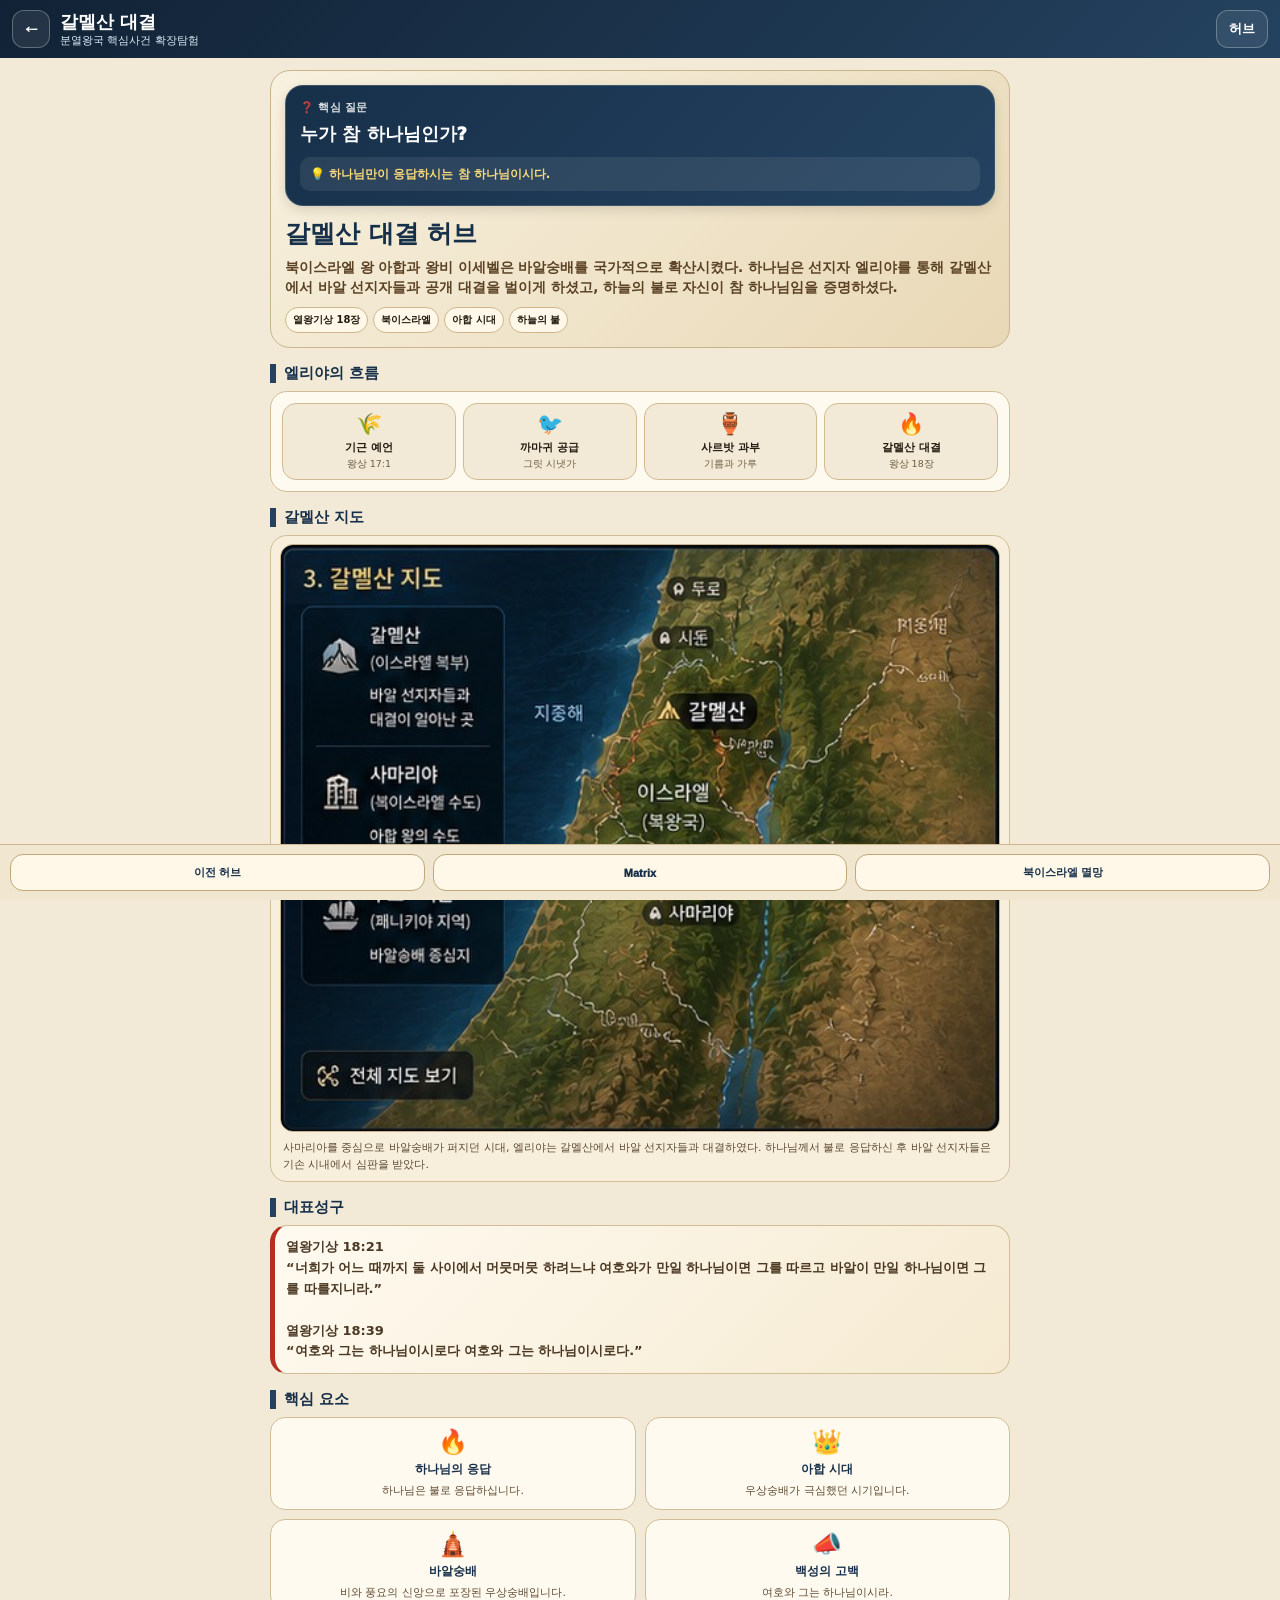
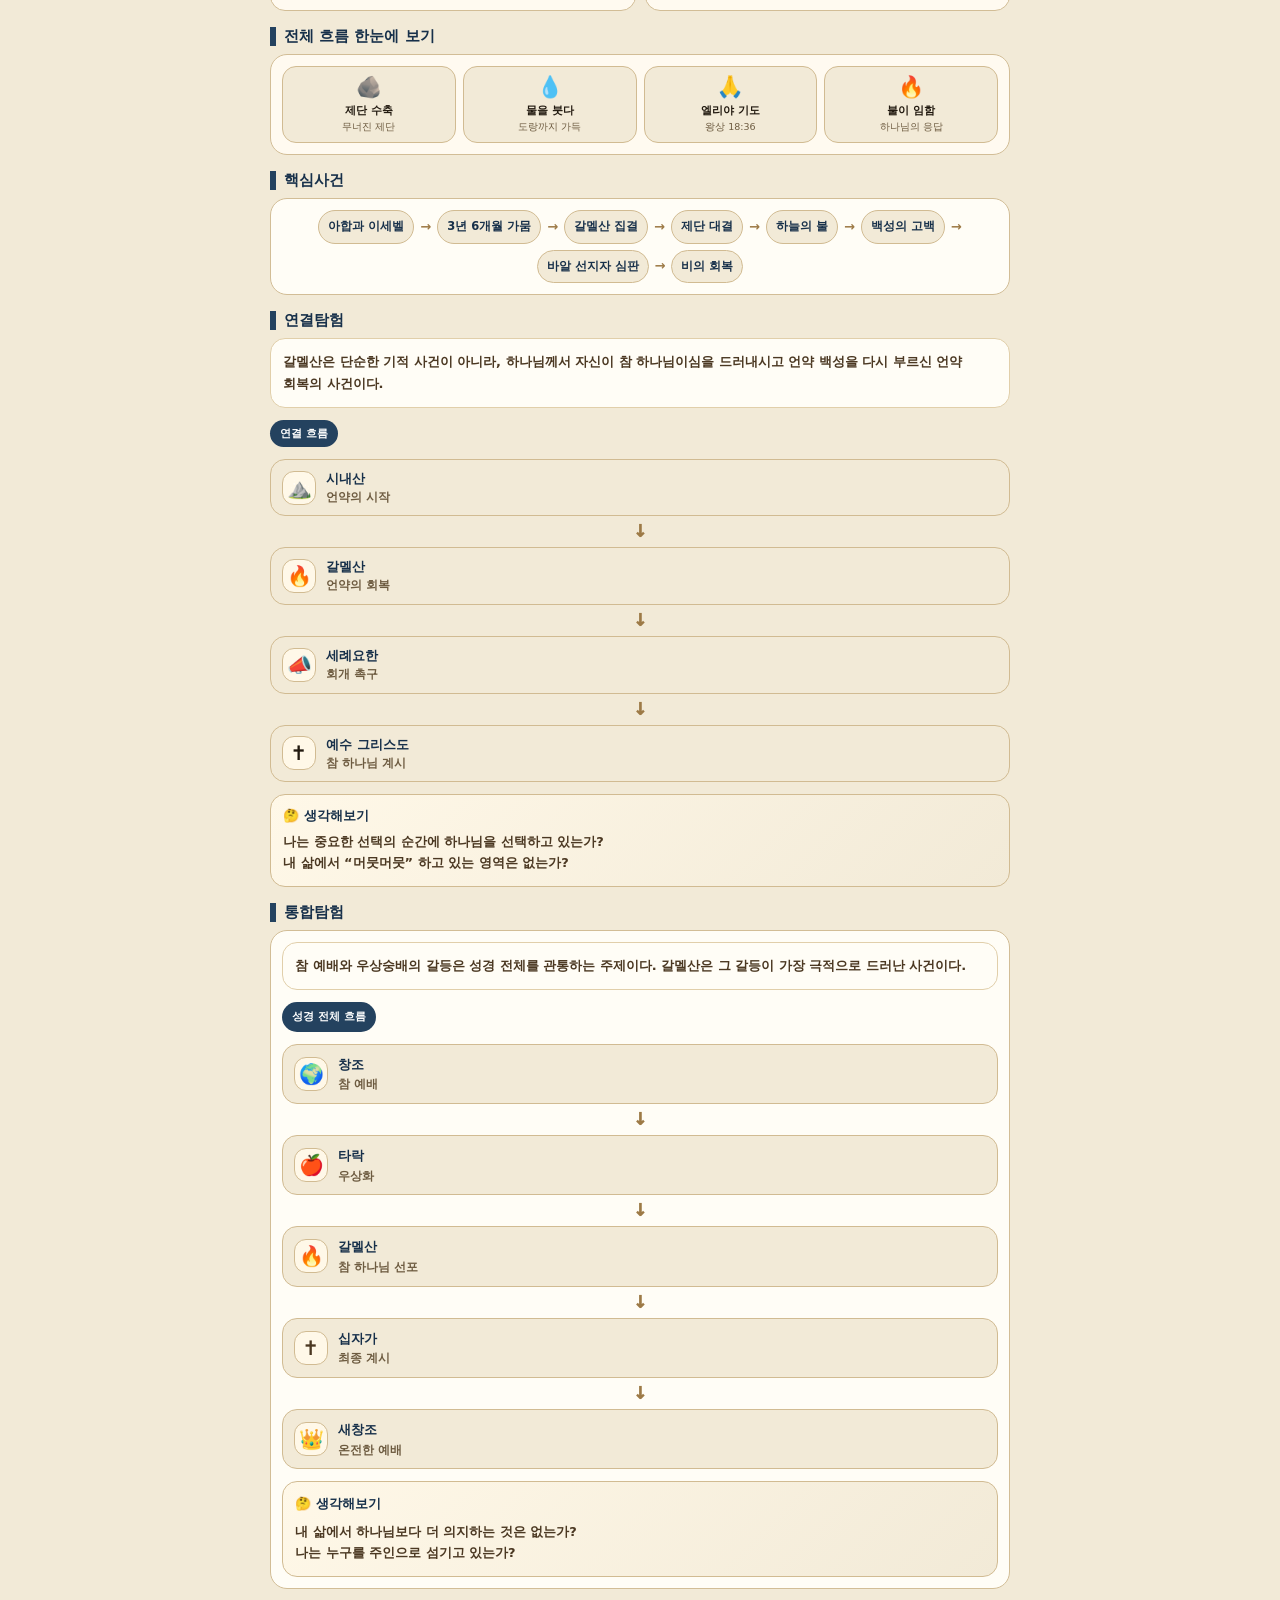
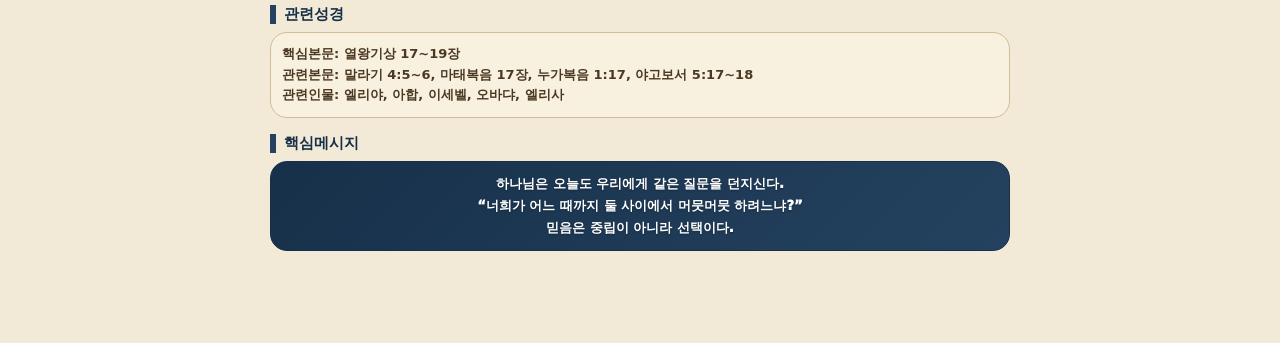
==== commit a6b63304: "Add files via upload" ====
--- a/hubs/index.html
+++ b/hubs/index.html
@@ -92,6 +92,6 @@
       <div id="hubList"></div>
     </div>
   </div>
-  <script src="js/app.js?v=galmel-standard-2"></script>
+  <script src="js/app.js?v=m07-v33-standard"></script>
 </body>
 </html>
--- a/hubs/css/style.css
+++ b/hubs/css/style.css
@@ -15,3 +15,58 @@
 .messageCard{background:linear-gradient(135deg,#17304a,#24425f);color:#fff !important;border-color:#17304a}
 .messageCard,.messageCard *{color:#fff !important}
 .messageCard .messageStrong{color:#fff !important;text-shadow:0 1px 2px rgba(0,0,0,.28)}
+
+
+/* CEN 3.0 Question Card + Explore Card */
+.questionCard{
+  background:linear-gradient(135deg,#17304a,#24425f);
+  color:#fff;
+  border-radius:18px;
+  padding:14px;
+  margin-bottom:14px;
+  border:1px solid rgba(255,255,255,.15);
+  box-shadow:0 4px 12px rgba(0,0,0,.12);
+}
+.qMark{font-size:11px;font-weight:900;opacity:.85;margin-bottom:6px;letter-spacing:.3px}
+.qText{font-size:18px;font-weight:950;line-height:1.45;margin-bottom:10px;word-break:keep-all}
+.oneLine{background:rgba(255,255,255,.08);border-radius:10px;padding:8px 10px;font-size:12px;line-height:1.5;color:#f7d87b;font-weight:900}
+.exploreBox{display:grid;gap:12px}
+.exploreSummary{background:#fffdf6;border:1px solid #e1cfaa;border-radius:14px;padding:12px;font-size:13px;line-height:1.7;font-weight:850;color:#4b3822;word-break:keep-all}
+.exploreFlowTitle{display:inline-block;justify-self:start;background:#24425f;color:#fff;border-radius:999px;padding:6px 10px;font-size:11px;font-weight:950}
+.exploreFlow{display:grid;gap:7px}
+.exploreNode{display:flex;align-items:center;gap:10px;background:#f2ead7;border:1px solid #d1bb92;border-radius:15px;padding:10px 11px}
+.exploreIcon{width:34px;height:34px;flex:0 0 34px;border-radius:12px;background:#fff8e8;border:1px solid #d1bb92;display:flex;align-items:center;justify-content:center;font-size:20px}
+.exploreNode b{display:block;color:#17304a;font-size:13px;margin-bottom:2px}
+.exploreNode span{display:block;color:#6d5b40;font-size:11.5px;font-weight:850;line-height:1.35}
+.flowArrow{text-align:center;color:#9d7a46;font-size:17px;font-weight:950;line-height:1}
+.thinkBox{background:linear-gradient(135deg,#fff8e8,#f2ead7);border:1px solid #d1bb92;border-radius:15px;padding:12px;color:#4b3822}
+.thinkBox b{display:block;color:#17304a;margin-bottom:6px;font-size:13px}
+.thinkBox p{margin:0;font-size:13px;line-height:1.65;font-weight:850;white-space:pre-line;word-break:keep-all}
+
+
+/* M07 v4: 연결탐험 영역에 탐험 카드 배치 */
+.links .exploreBox{
+  grid-column:1/-1;
+  width:100%;
+}
+.links .exploreSummary,
+.links .thinkBox{
+  width:100%;
+}
+.links .exploreFlow{
+  width:100%;
+}
+
+/* 통합탐험/연결탐험 카드 정갈화 */
+.exploreSummary{
+  border-radius:15px;
+}
+.exploreNode{
+  border-radius:15px;
+}
+.exploreIcon{
+  border-radius:12px;
+}
+.thinkBox{
+  border-radius:15px;
+}
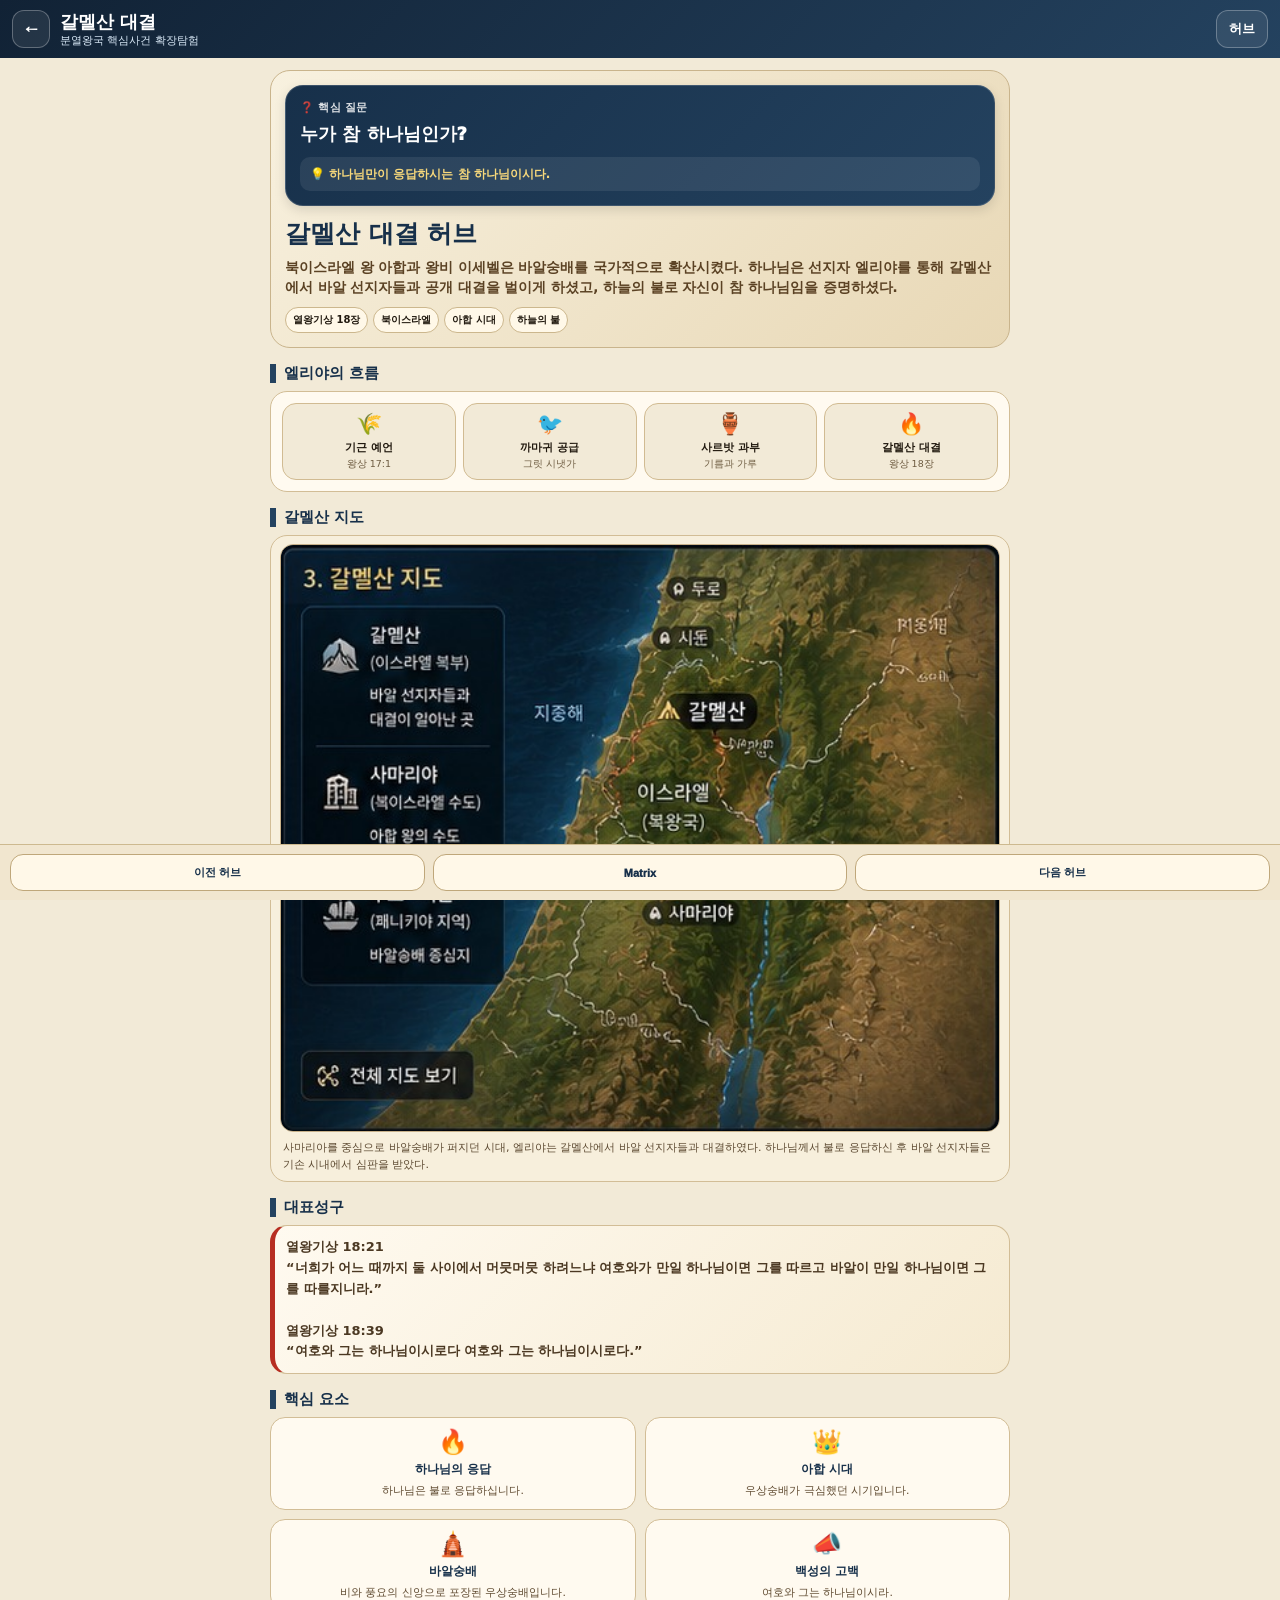
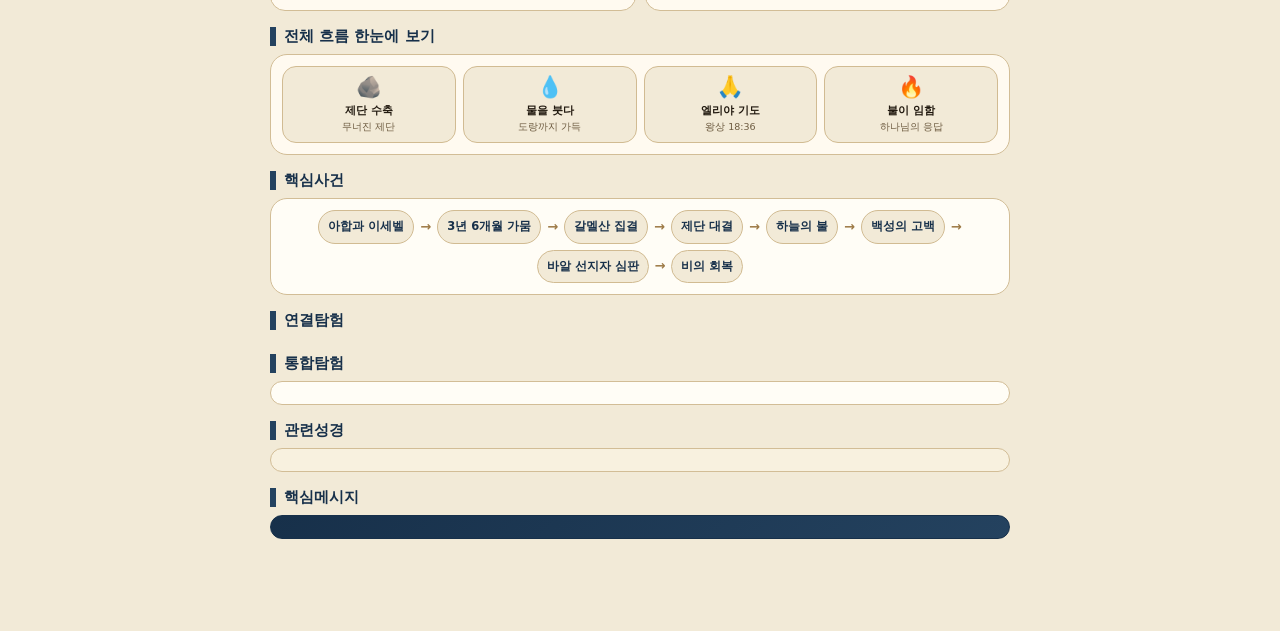
==== commit 248619cc: "Add files via upload" ====
--- a/hubs/index.html
+++ b/hubs/index.html
@@ -92,6 +92,6 @@
       <div id="hubList"></div>
     </div>
   </div>
-  <script src="js/app.js?v=m07-v33-standard"></script>
+  <script src="js/app.js?v=m07-v34-safe"></script>
 </body>
 </html>
--- a/hubs/css/style.css
+++ b/hubs/css/style.css
@@ -70,3 +70,40 @@
 .thinkBox{
   border-radius:15px;
 }
+
+
+/* v3.3 M07 standard: 제목/본문 분리 + BR 기반 세로형 흐름 */
+.exploreGrid{
+  display:grid!important;
+  grid-template-columns:1fr!important;
+  gap:10px!important;
+  padding-left:0!important;
+  margin:0!important;
+}
+.exploreCard{
+  display:block!important;
+  border:1px solid rgba(247,216,137,.24)!important;
+  border-radius:16px!important;
+  background:rgba(255,255,255,.06)!important;
+  padding:12px 13px!important;
+  margin:0!important;
+}
+.exploreCard b{
+  display:block!important;
+  color:#ffe8a8!important;
+  font-size:16px!important;
+  margin:0 0 8px 0!important;
+  line-height:1.35!important;
+  font-weight:950!important;
+  letter-spacing:-.04em!important;
+}
+.exploreCard p{
+  display:block!important;
+  margin:0!important;
+  color:rgba(255,255,255,.92)!important;
+  font-size:15px!important;
+  line-height:1.75!important;
+  font-weight:780!important;
+  white-space:normal!important;
+  word-break:keep-all!important;
+}
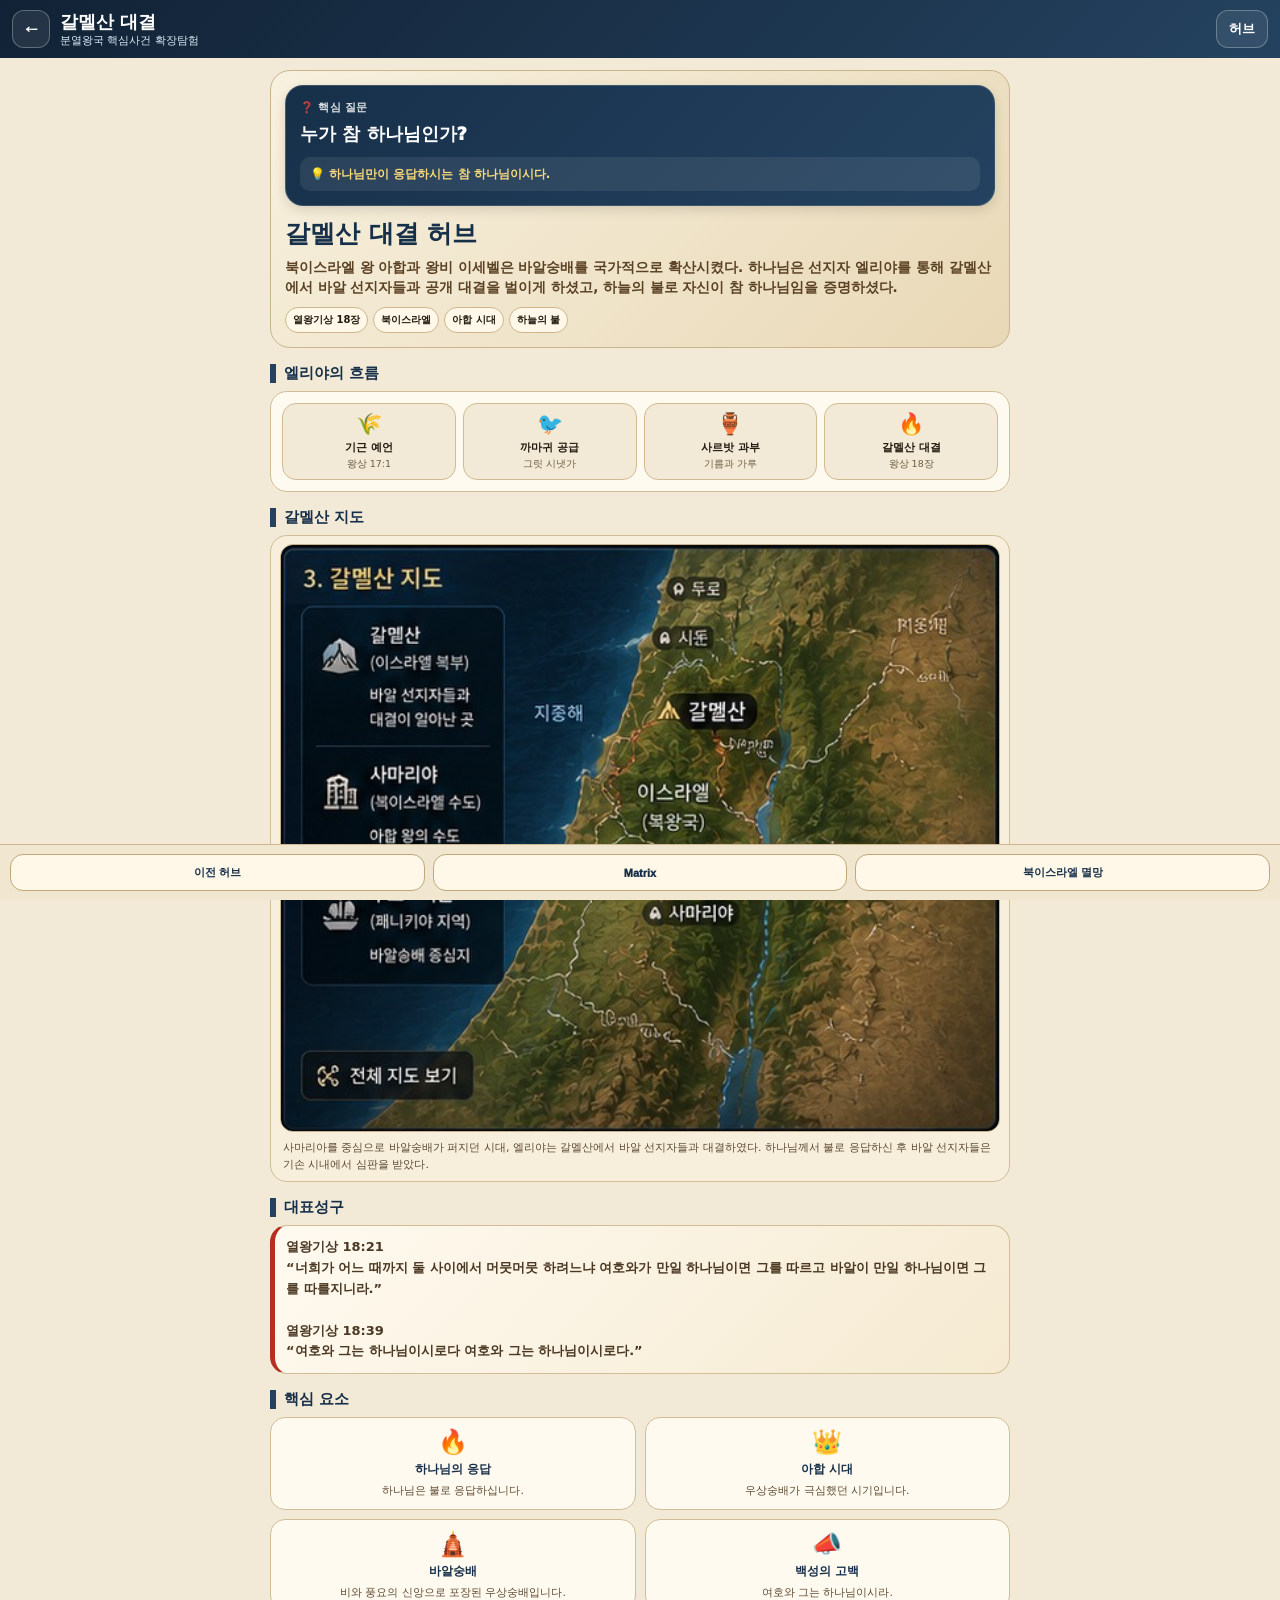
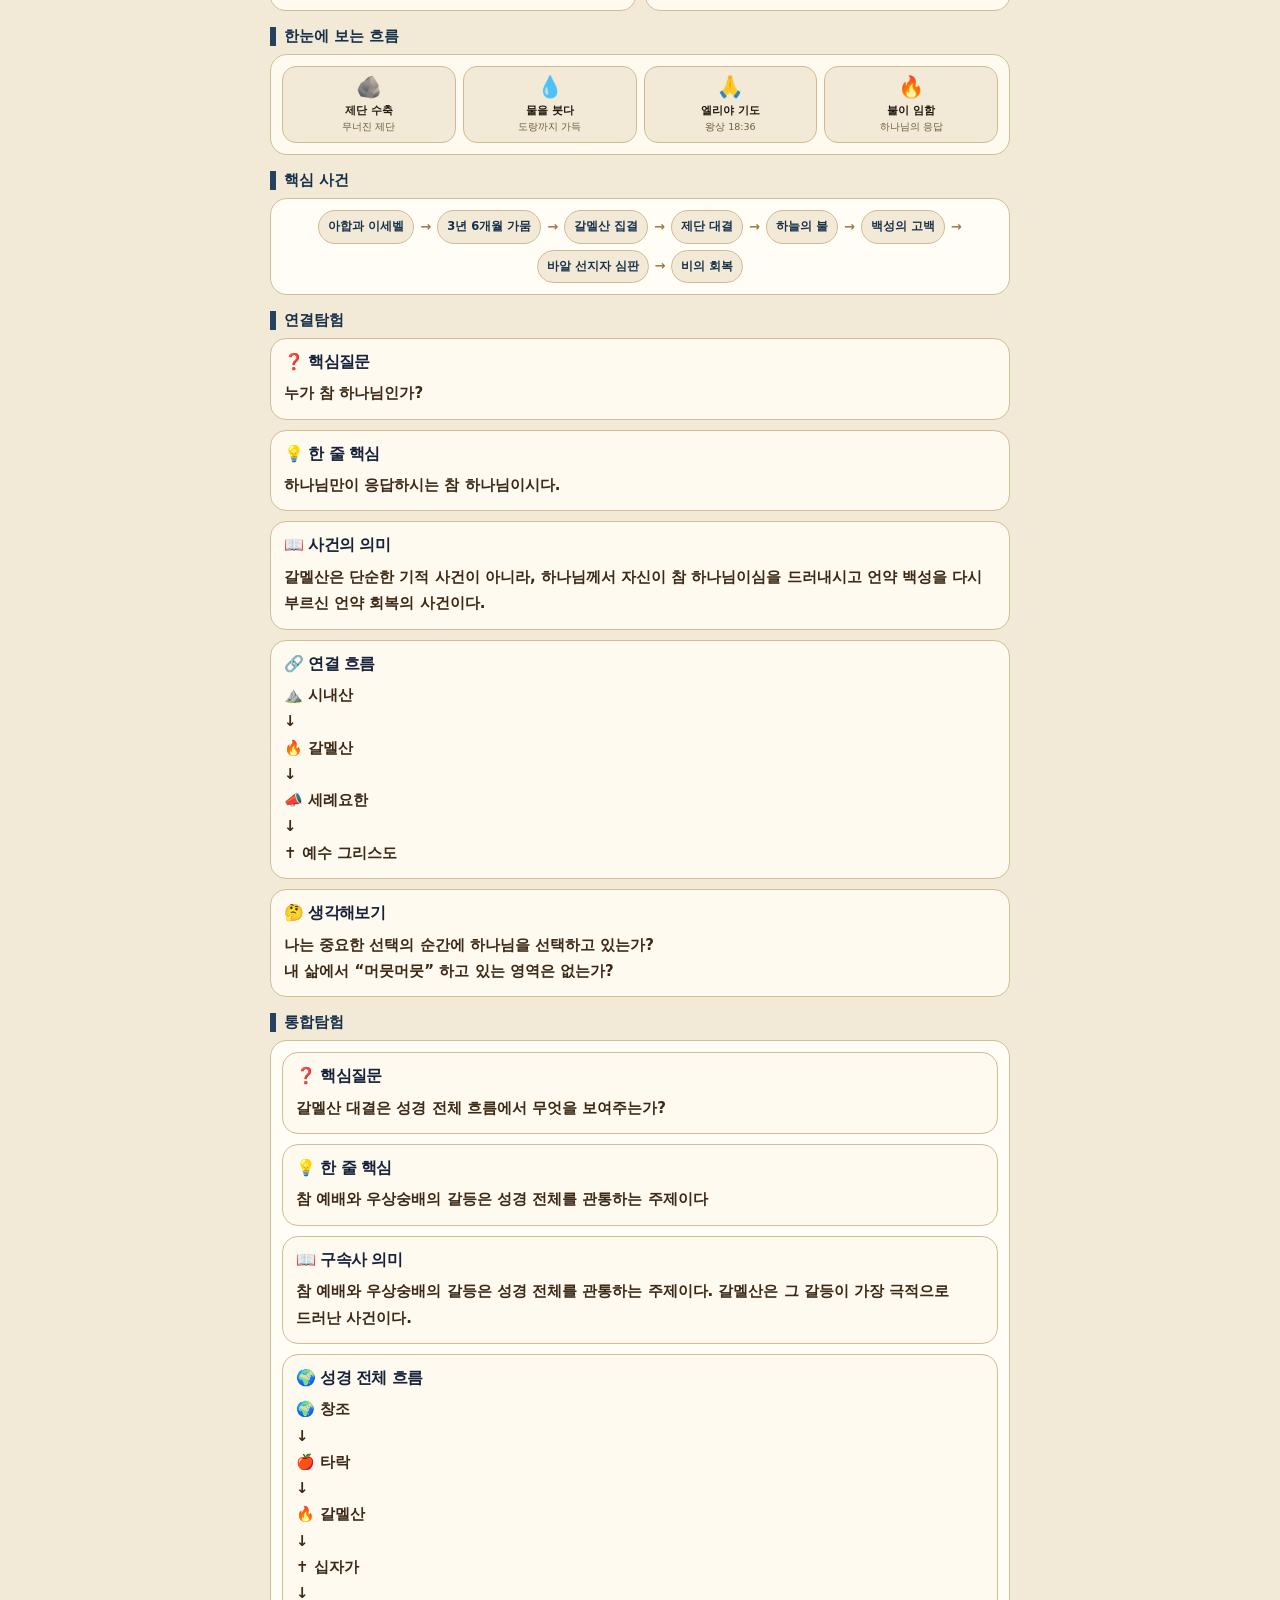
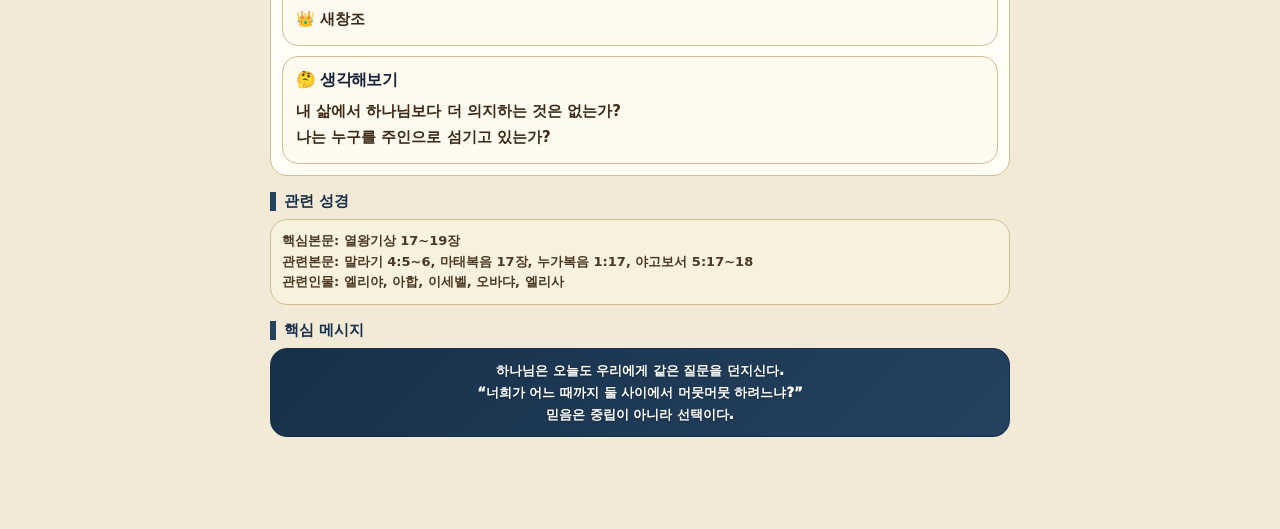
==== commit 8599bf3a: "Add files via upload" ====
--- a/hubs/index.html
+++ b/hubs/index.html
@@ -13,7 +13,7 @@
     <button class="back" id="backBtn">←</button>
     <div class="titlebox">
       <b id="appTitle">CEN Hub</b>
-      <span id="appSub">분열왕국 핵심사건 확장탐험</span>
+      <span id="appSub">분열왕국시대 허브탐험</span>
     </div>
     <button class="menu" id="hubListBtn">허브</button>
   </header>
@@ -45,17 +45,17 @@
     </section>
 
     <section class="section" id="overviewFlowSection">
-      <h2>전체 흐름 한눈에 보기</h2>
+      <h2>한눈에 보는 흐름</h2>
       <div class="card flow" id="overviewFlow"></div>
     </section>
 
     <section class="section optional" id="eventsSection">
-      <h2>핵심사건</h2>
+      <h2>핵심 사건</h2>
       <div class="card proseCard" id="events"></div>
     </section>
 
     <section class="section optional" id="meaningSection">
-      <h2>핵심의미</h2>
+      <h2>핵심 의미</h2>
       <div class="card proseCard" id="meaning"></div>
     </section>
 
@@ -70,12 +70,12 @@
     </section>
 
     <section class="section optional" id="bibleSection">
-      <h2>관련성경</h2>
+      <h2>관련 성경</h2>
       <div class="card bibleCard" id="bible"></div>
     </section>
 
     <section class="section optional" id="messageSection">
-      <h2>핵심메시지</h2>
+      <h2>핵심 메시지</h2>
       <div class="card messageCard" id="message"></div>
     </section>
   </main>
@@ -92,6 +92,6 @@
       <div id="hubList"></div>
     </div>
   </div>
-  <script src="js/app.js?v=m07-v34-safe"></script>
+  <script src="js/app.js?v=m07-v36-actual-fixed"></script>
 </body>
 </html>
--- a/hubs/css/style.css
+++ b/hubs/css/style.css
@@ -72,38 +72,72 @@
 }
 
 
-/* v3.3 M07 standard: 제목/본문 분리 + BR 기반 세로형 흐름 */
-.exploreGrid{
-  display:grid!important;
-  grid-template-columns:1fr!important;
-  gap:10px!important;
-  padding-left:0!important;
-  margin:0!important;
+/* v3.4 M07 safe: 연결탐험/통합탐험 카드 내부만 표준화 */
+.exploreGrid{display:grid;grid-template-columns:1fr!important;gap:10px!important}
+.exploreCard{
+  border:1px solid #d2bd96;
+  border-radius:16px;
+  background:#fffaf0;
+  padding:12px 13px;
 }
+.exploreCard b{
+  display:block;
+  color:#16213a;
+  font-size:16px;
+  margin-bottom:8px;
+  line-height:1.35;
+  font-weight:950;
+  letter-spacing:-.04em;
+}
+.exploreCard p{
+  margin:0;
+  color:#3c2a17;
+  font-size:15px;
+  line-height:1.75;
+  font-weight:780;
+  word-break:keep-all;
+}
+
+
+/* v3.6 M07 actual data standard */
+.exploreGrid{display:grid!important;grid-template-columns:1fr!important;gap:10px!important}
 .exploreCard{
-  display:block!important;
-  border:1px solid rgba(247,216,137,.24)!important;
+  border:1px solid #d2bd96!important;
   border-radius:16px!important;
-  background:rgba(255,255,255,.06)!important;
+  background:#fffaf0!important;
   padding:12px 13px!important;
   margin:0!important;
 }
 .exploreCard b{
   display:block!important;
-  color:#ffe8a8!important;
+  color:#16213a!important;
   font-size:16px!important;
-  margin:0 0 8px 0!important;
+  margin-bottom:8px!important;
   line-height:1.35!important;
   font-weight:950!important;
-  letter-spacing:-.04em!important;
 }
 .exploreCard p{
-  display:block!important;
   margin:0!important;
-  color:rgba(255,255,255,.92)!important;
+  color:#3c2a17!important;
   font-size:15px!important;
   line-height:1.75!important;
   font-weight:780!important;
-  white-space:normal!important;
   word-break:keep-all!important;
 }
+
+
+/* v37 width fix */
+.exploreGrid,
+#links,
+#integration{
+  display:grid !important;
+  grid-template-columns:1fr !important;
+  width:100% !important;
+}
+
+.exploreCard{
+  width:100% !important;
+  max-width:100% !important;
+  display:block !important;
+  box-sizing:border-box !important;
+}
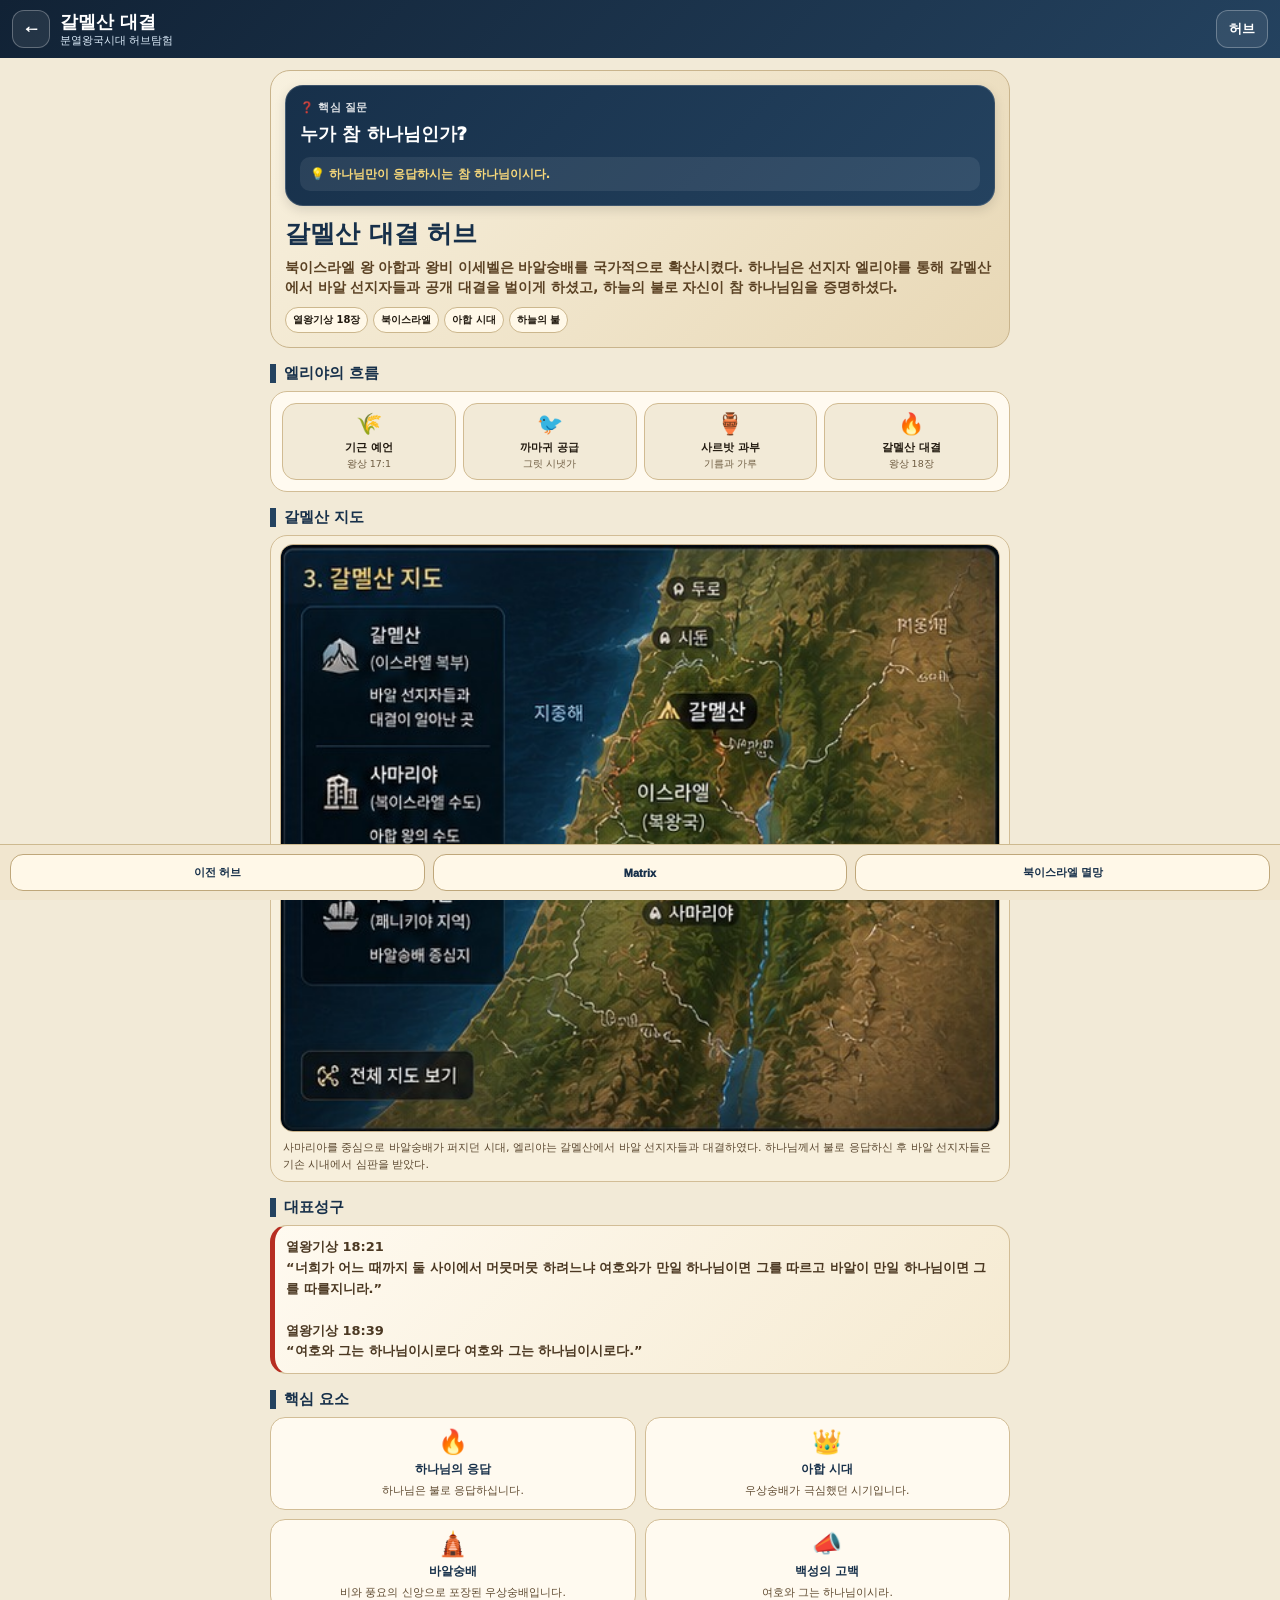
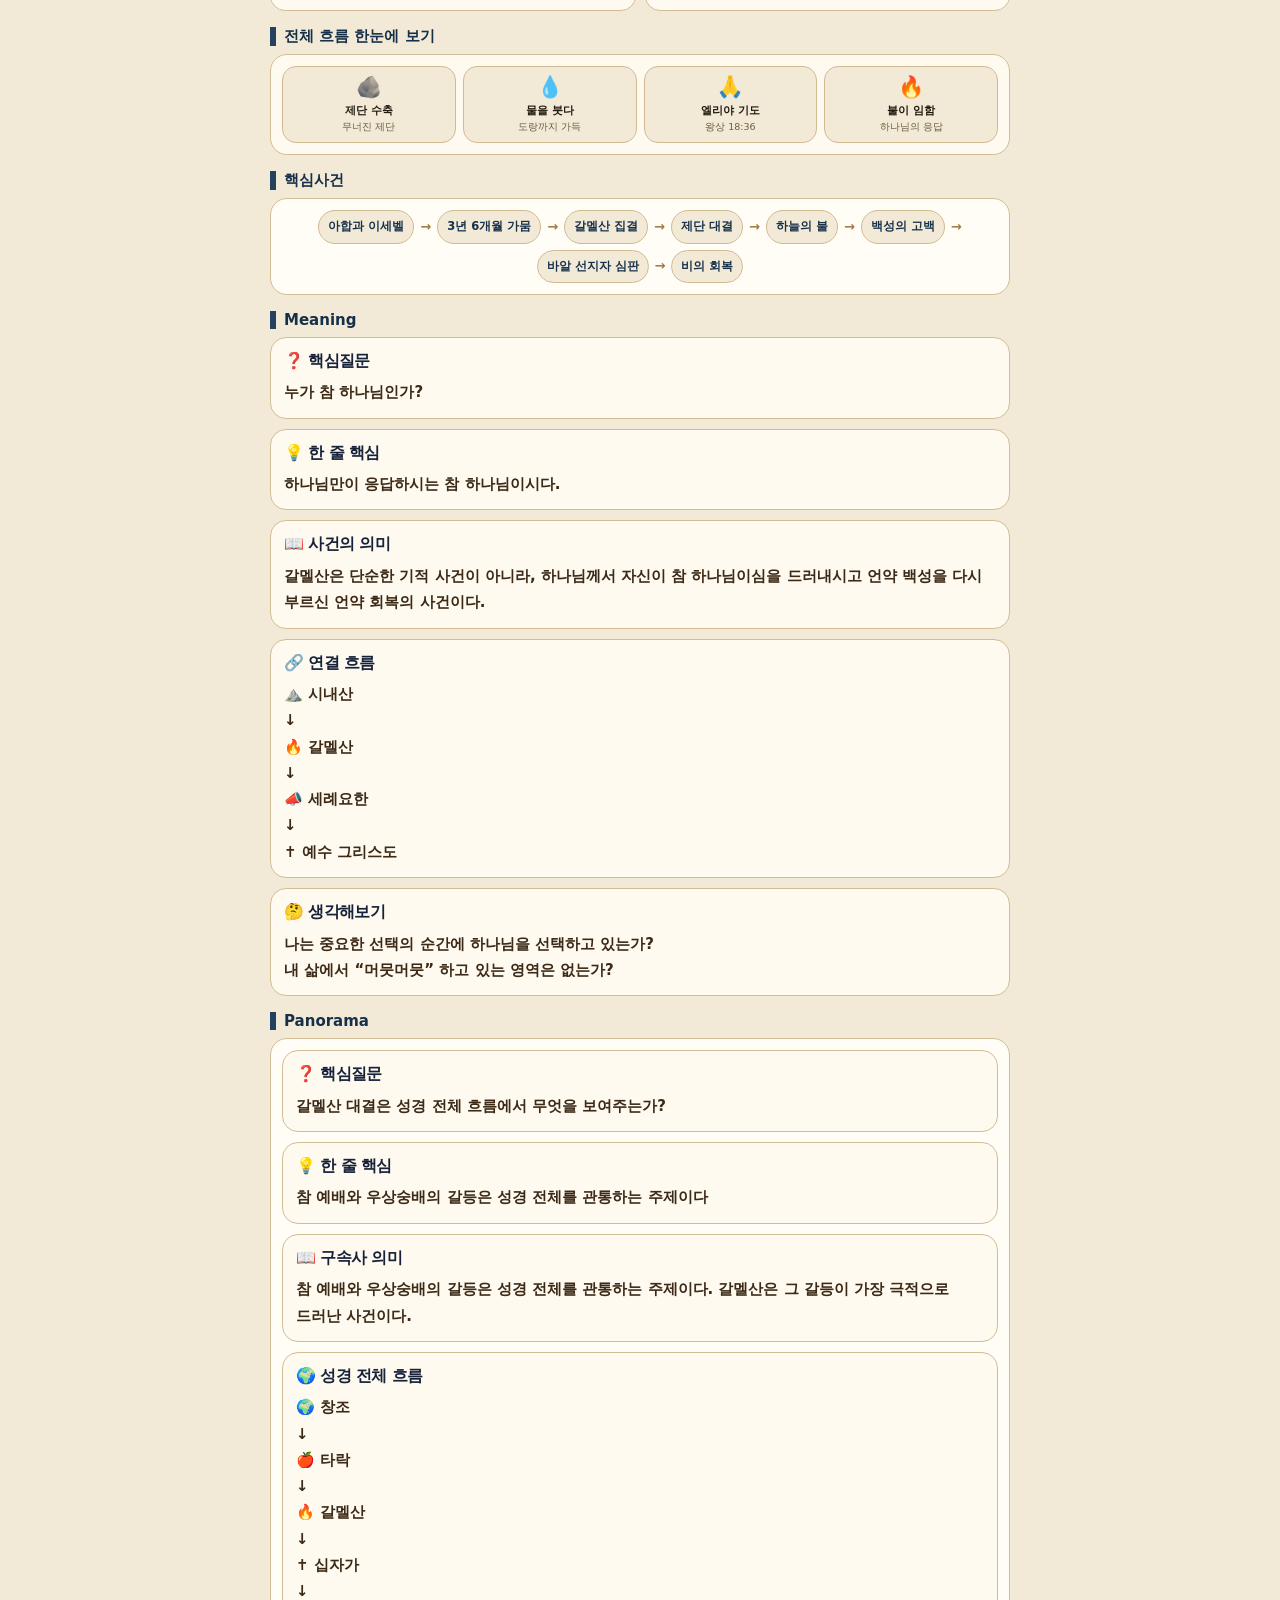
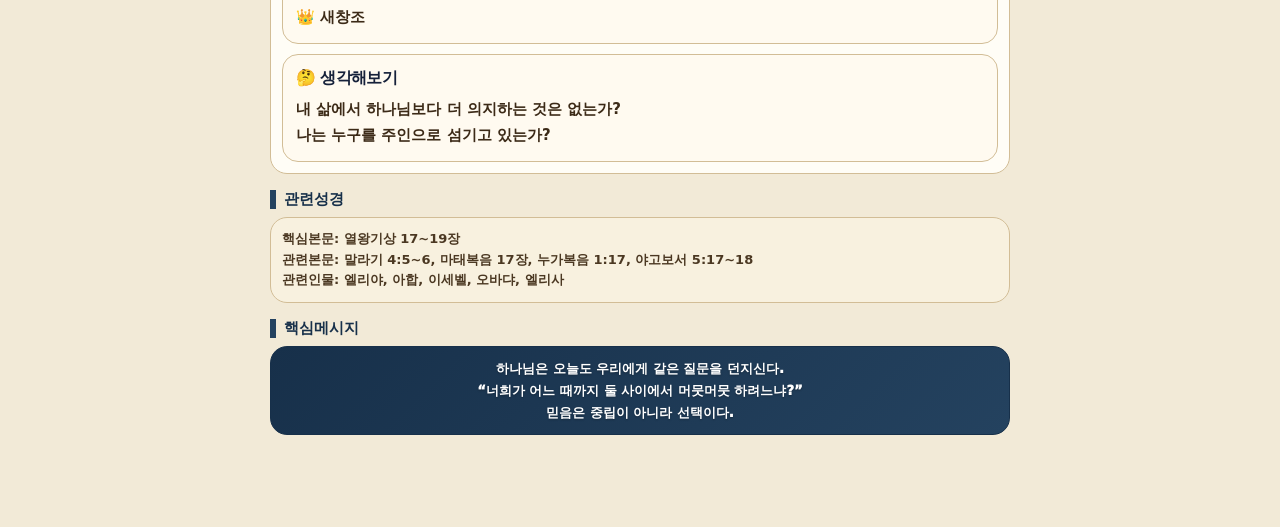
==== commit af6b9a09: "Add files via upload" ====
--- a/hubs/index.html
+++ b/hubs/index.html
@@ -13,7 +13,7 @@
     <button class="back" id="backBtn">←</button>
     <div class="titlebox">
       <b id="appTitle">CEN Hub</b>
-      <span id="appSub">분열왕국시대 허브탐험</span>
+      <span id="appSub">분열왕국 핵심사건 확장탐험</span>
     </div>
     <button class="menu" id="hubListBtn">허브</button>
   </header>
@@ -45,37 +45,37 @@
     </section>
 
     <section class="section" id="overviewFlowSection">
-      <h2>한눈에 보는 흐름</h2>
+      <h2>전체 흐름 한눈에 보기</h2>
       <div class="card flow" id="overviewFlow"></div>
     </section>
 
     <section class="section optional" id="eventsSection">
-      <h2>핵심 사건</h2>
+      <h2>핵심사건</h2>
       <div class="card proseCard" id="events"></div>
     </section>
 
     <section class="section optional" id="meaningSection">
-      <h2>핵심 의미</h2>
+      <h2>핵심의미</h2>
       <div class="card proseCard" id="meaning"></div>
     </section>
 
     <section class="section" id="linksSection">
-      <h2>연결탐험</h2>
+      <h2>Meaning</h2>
       <div class="links" id="links"></div>
     </section>
 
     <section class="section optional" id="integrationSection">
-      <h2>통합탐험</h2>
+      <h2>Panorama</h2>
       <div class="card proseCard" id="integration"></div>
     </section>
 
     <section class="section optional" id="bibleSection">
-      <h2>관련 성경</h2>
+      <h2>관련성경</h2>
       <div class="card bibleCard" id="bible"></div>
     </section>
 
     <section class="section optional" id="messageSection">
-      <h2>핵심 메시지</h2>
+      <h2>핵심메시지</h2>
       <div class="card messageCard" id="message"></div>
     </section>
   </main>
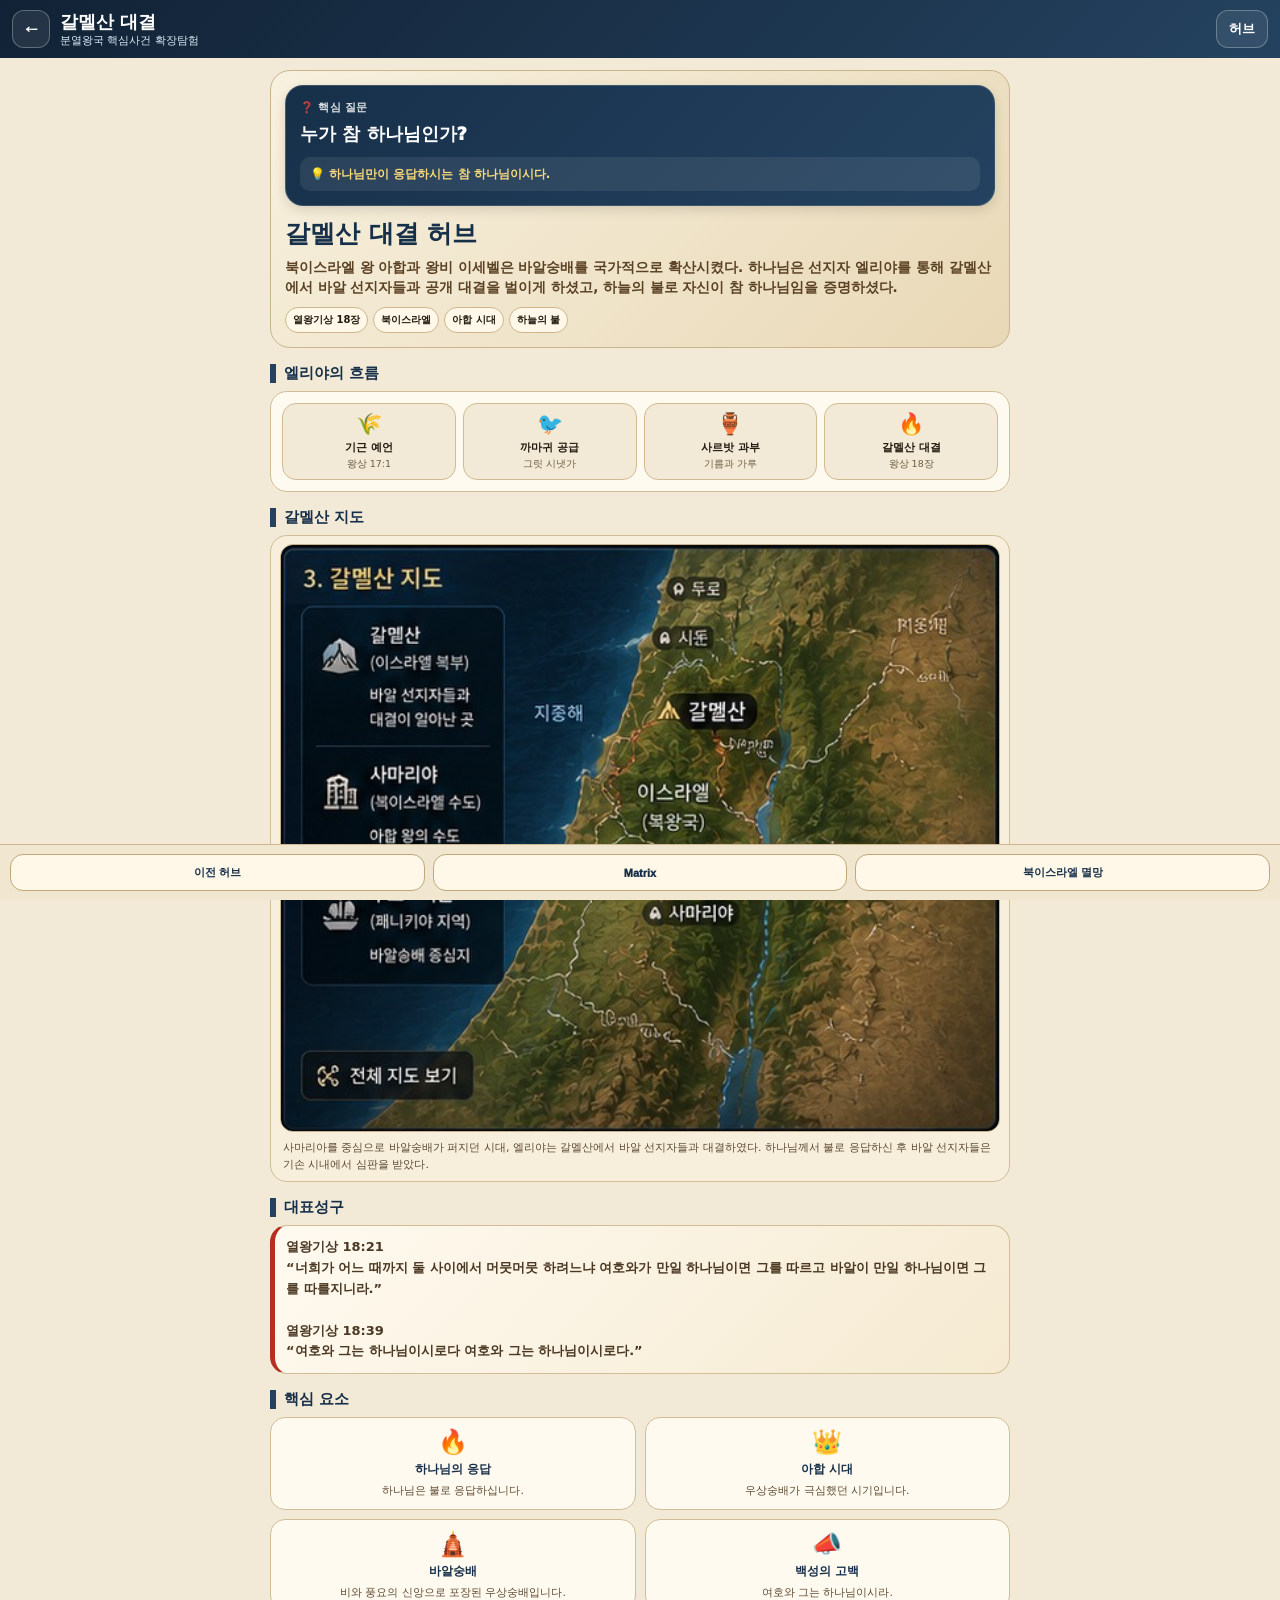
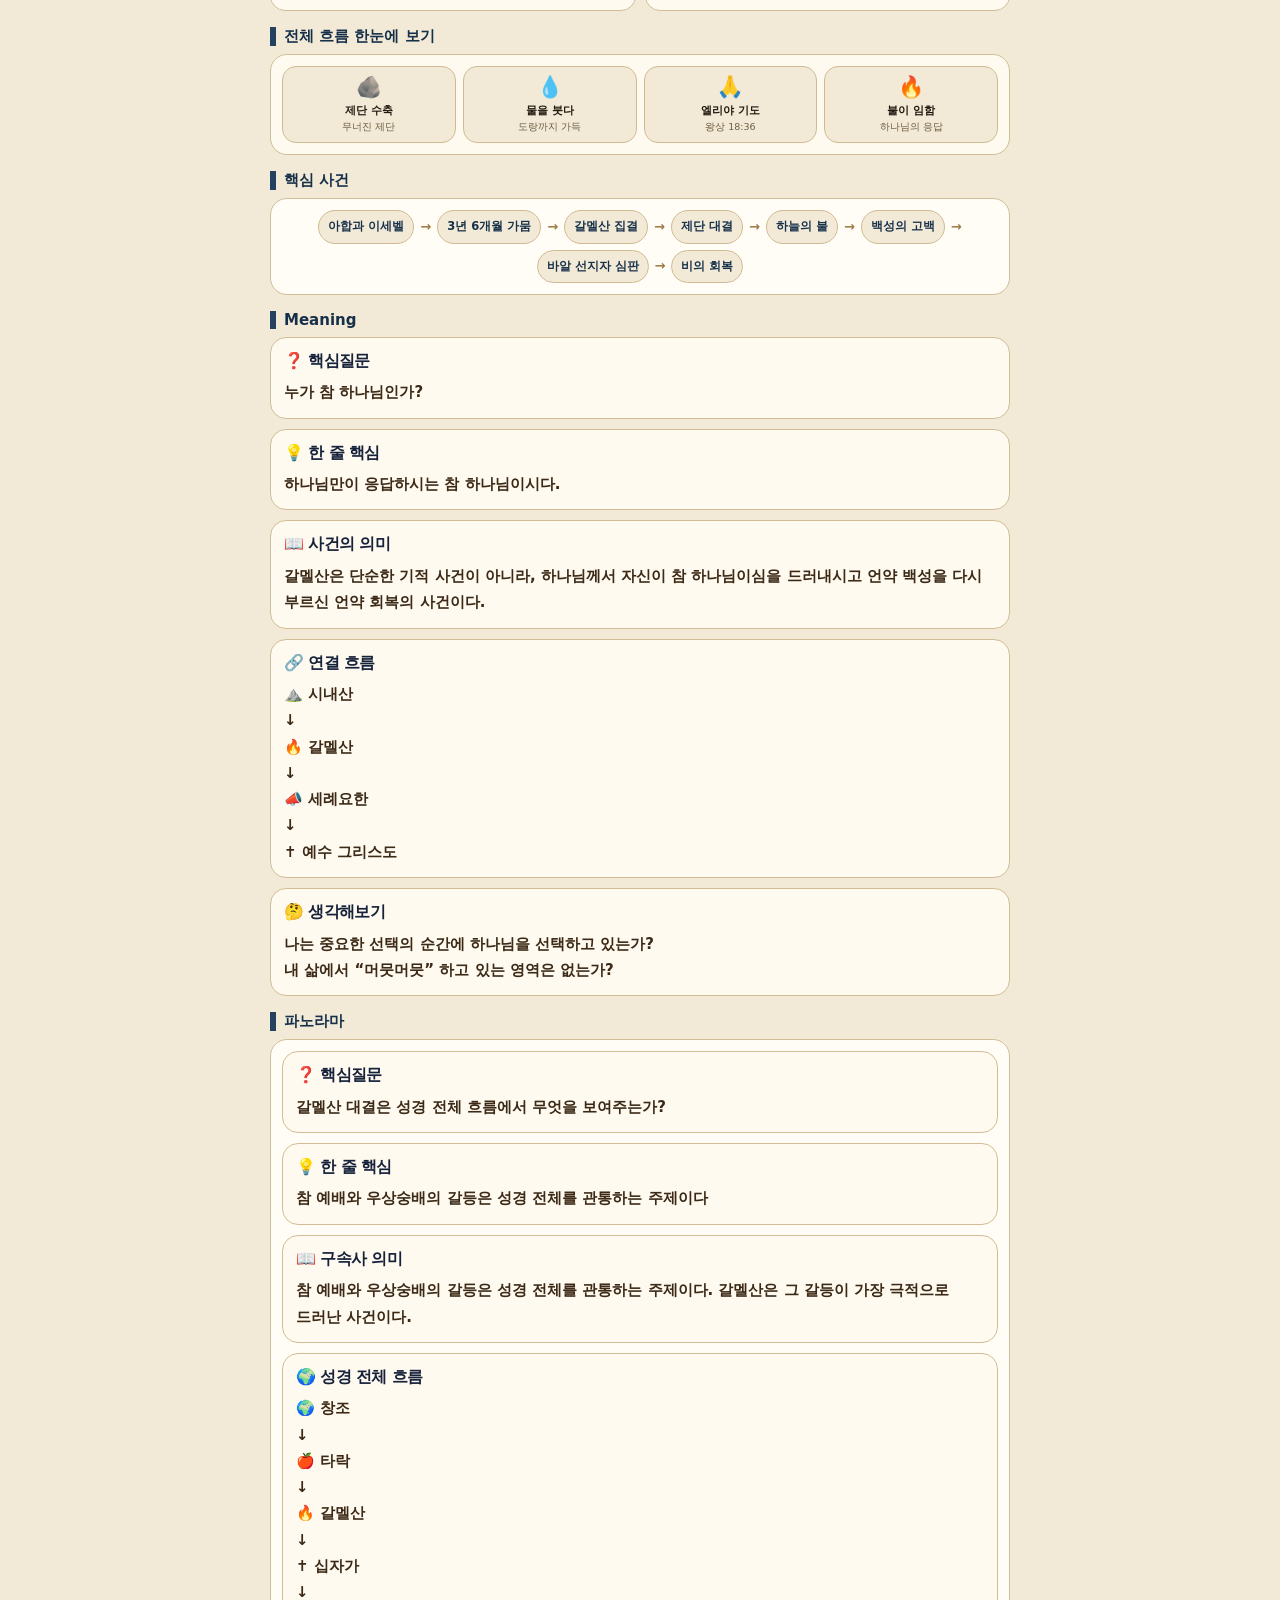
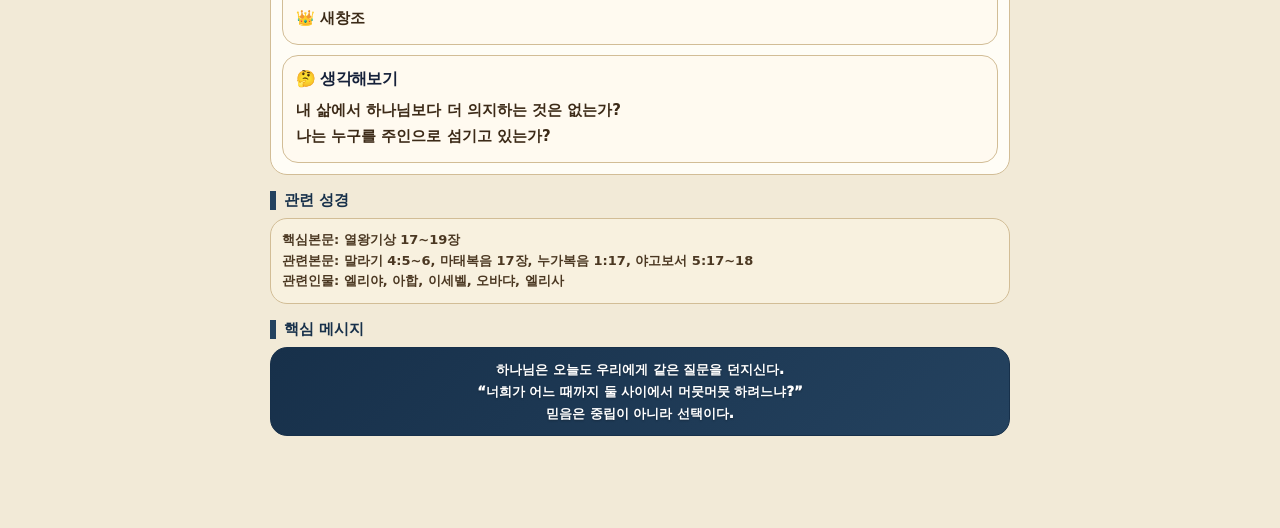
==== commit e7f3e566: "Add files via upload" ====
--- a/hubs/index.html
+++ b/hubs/index.html
@@ -13,7 +13,7 @@
     <button class="back" id="backBtn">←</button>
     <div class="titlebox">
       <b id="appTitle">CEN Hub</b>
-      <span id="appSub">분열왕국 핵심사건 확장탐험</span>
+      <span id="appSub">분열왕국 핵심 사건 허브탐험</span>
     </div>
     <button class="menu" id="hubListBtn">허브</button>
   </header>
@@ -50,12 +50,12 @@
     </section>
 
     <section class="section optional" id="eventsSection">
-      <h2>핵심사건</h2>
+      <h2>핵심 사건</h2>
       <div class="card proseCard" id="events"></div>
     </section>
 
     <section class="section optional" id="meaningSection">
-      <h2>핵심의미</h2>
+      <h2>핵심 의미</h2>
       <div class="card proseCard" id="meaning"></div>
     </section>
 
@@ -65,17 +65,17 @@
     </section>
 
     <section class="section optional" id="integrationSection">
-      <h2>Panorama</h2>
+      <h2>파노라마</h2>
       <div class="card proseCard" id="integration"></div>
     </section>
 
     <section class="section optional" id="bibleSection">
-      <h2>관련성경</h2>
+      <h2>관련 성경</h2>
       <div class="card bibleCard" id="bible"></div>
     </section>
 
     <section class="section optional" id="messageSection">
-      <h2>핵심메시지</h2>
+      <h2>핵심 메시지</h2>
       <div class="card messageCard" id="message"></div>
     </section>
   </main>
